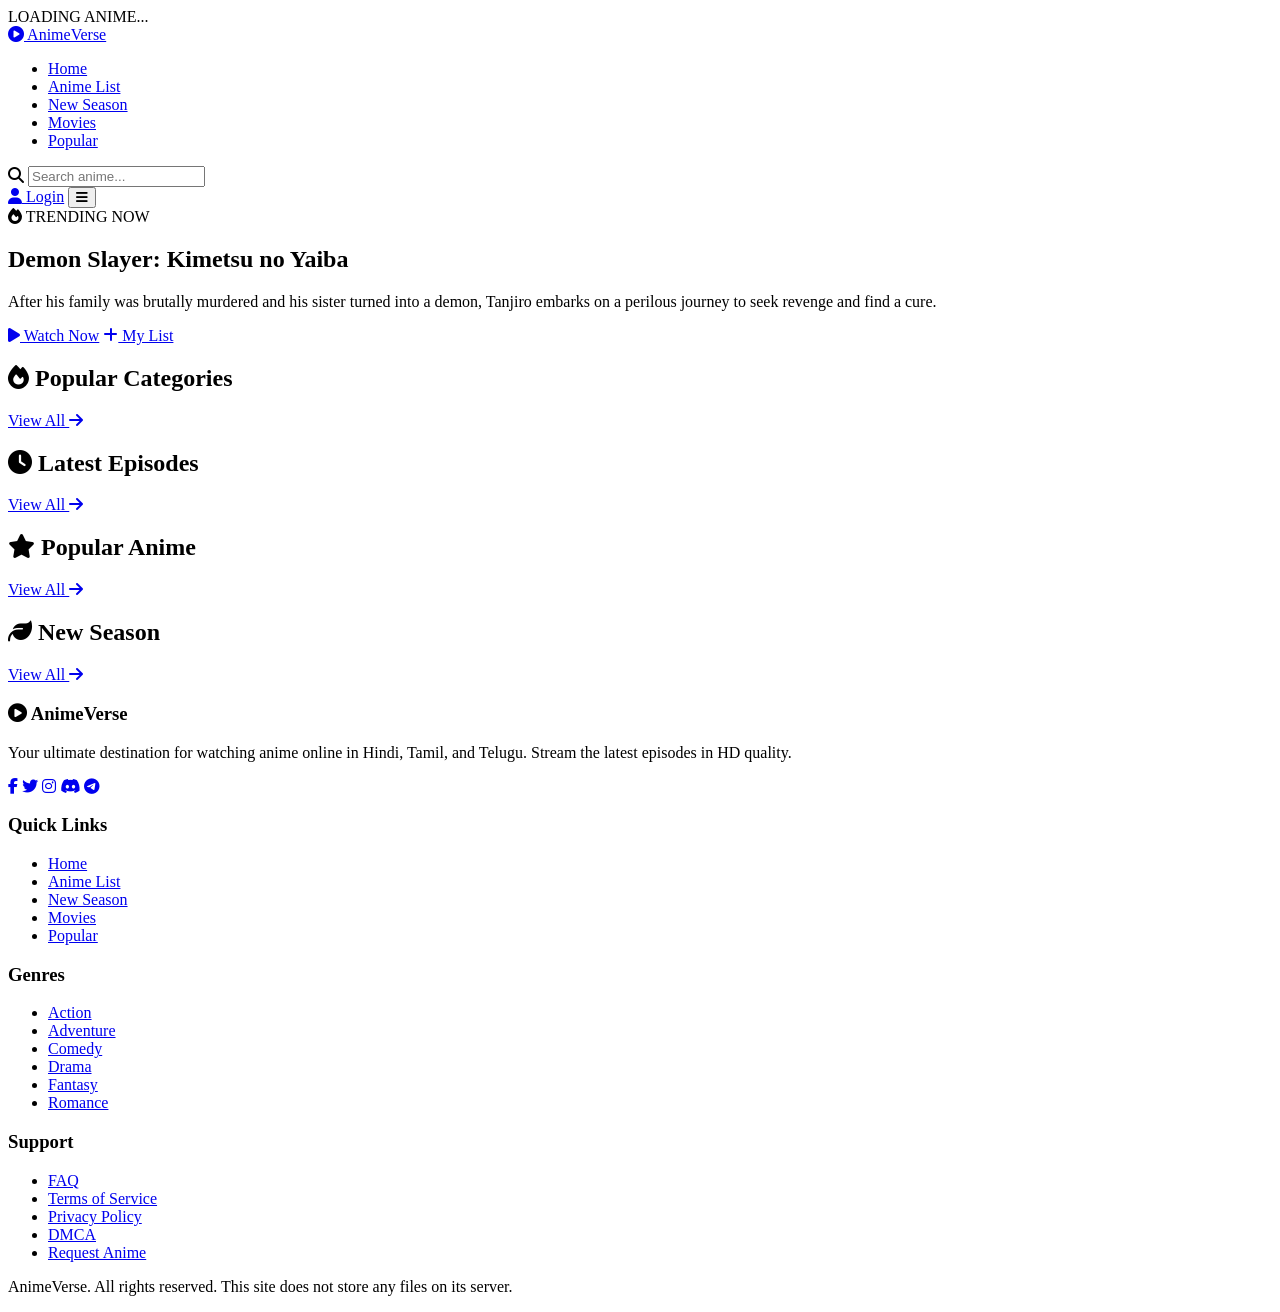
==== index.html @ fbe74fef "Add files via upload" ====
<!DOCTYPE html>
<html lang="en">
<head>
    <meta charset="UTF-8">
    <meta name="viewport" content="width=device-width, initial-scale=1.0">
    <title>AnimeVerse - Watch Anime Online Free | Hindi, Tamil, Telugu</title>
    <meta name="description" content="Watch anime online free in Hindi, Tamil, Telugu. Stream latest episodes of Shinchan, Dragon Ball, Pokemon, Naruto, and more.">
    <link href="https://fonts.googleapis.com/css2?family=Outfit:wght@300;400;500;600;700;800&family=Inter:wght@300;400;500;600&display=swap" rel="stylesheet">
    <link rel="stylesheet" href="https://cdnjs.cloudflare.com/ajax/libs/font-awesome/6.4.0/css/all.min.css">
    <link rel="stylesheet" href="css/style.css">
</head>
<body>
    <!-- Page Loader -->
    <div class="page-loader" id="pageLoader">
        <div class="loader-ring"></div>
        <div class="loader-text">LOADING ANIME...</div>
    </div>

    <!-- Header -->
    <header>
        <div class="header-container">
            <a href="index.html" class="logo"><i class="fas fa-play-circle"></i> AnimeVerse</a>
            <nav>
                <ul>
                    <li><a href="index.html" class="active">Home</a></li>
                    <li><a href="pages/anime-list.html">Anime List</a></li>
                    <li><a href="pages/new-season.html">New Season</a></li>
                    <li><a href="pages/movies.html">Movies</a></li>
                    <li><a href="pages/popular.html">Popular</a></li>
                </ul>
            </nav>
            <div class="header-actions">
                <div class="search-box">
                    <i class="fas fa-search"></i>
                    <input type="text" id="searchInput" placeholder="Search anime...">
                </div>
                <a href="#" class="btn btn-primary"><i class="fas fa-user"></i> Login</a>
                <button class="mobile-menu-btn"><i class="fas fa-bars"></i></button>
            </div>
        </div>
    </header>

    <!-- Main Content -->
    <main>
        <!-- Featured Banner -->
        <div class="featured-banner">
            <div class="featured-content">
                <div class="featured-text">
                    <span class="badge"><i class="fas fa-fire"></i> TRENDING NOW</span>
                    <h2>Demon Slayer: Kimetsu no Yaiba</h2>
                    <p>After his family was brutally murdered and his sister turned into a demon, Tanjiro embarks on a perilous journey to seek revenge and find a cure.</p>
                    <div class="featured-buttons">
                        <a href="pages/watch.html?id=999" class="btn btn-primary"><i class="fas fa-play"></i> Watch Now</a>
                        <a href="#" class="btn btn-outline"><i class="fas fa-plus"></i> My List</a>
                    </div>
                </div>
            </div>
        </div>

        <!-- Categories -->
        <section class="anime-section">
            <div class="section-header">
                <h2><i class="fas fa-fire"></i> Popular Categories</h2>
                <a href="pages/anime-list.html" class="see-all">View All <i class="fas fa-arrow-right"></i></a>
            </div>
            <div class="categories-grid" id="categoriesGrid"></div>
        </section>

        <!-- Latest Episodes -->
        <section class="anime-section">
            <div class="section-header">
                <h2><i class="fas fa-clock"></i> Latest Episodes</h2>
                <a href="pages/anime-list.html" class="see-all">View All <i class="fas fa-arrow-right"></i></a>
            </div>
            <div class="anime-grid" id="latestGrid"></div>
        </section>

        <!-- Popular Anime -->
        <section class="anime-section">
            <div class="section-header">
                <h2><i class="fas fa-star"></i> Popular Anime</h2>
                <a href="pages/popular.html" class="see-all">View All <i class="fas fa-arrow-right"></i></a>
            </div>
            <div class="anime-grid" id="popularGrid"></div>
        </section>

        <!-- New Season -->
        <section class="anime-section">
            <div class="section-header">
                <h2><i class="fas fa-leaf"></i> New Season</h2>
                <a href="pages/new-season.html" class="see-all">View All <i class="fas fa-arrow-right"></i></a>
            </div>
            <div class="anime-grid" id="newSeasonGrid"></div>
        </section>
    </main>

    <!-- Footer -->
    <footer>
        <div class="footer-content">
            <div class="footer-section">
                <h3><i class="fas fa-play-circle" style="color:var(--primary);"></i> AnimeVerse</h3>
                <p>Your ultimate destination for watching anime online in Hindi, Tamil, and Telugu. Stream the latest episodes in HD quality.</p>
                <div class="social-links">
                    <a href="#"><i class="fab fa-facebook-f"></i></a>
                    <a href="#"><i class="fab fa-twitter"></i></a>
                    <a href="#"><i class="fab fa-instagram"></i></a>
                    <a href="#"><i class="fab fa-discord"></i></a>
                    <a href="#"><i class="fab fa-telegram"></i></a>
                </div>
            </div>
            <div class="footer-section">
                <h3>Quick Links</h3>
                <ul>
                    <li><a href="index.html">Home</a></li>
                    <li><a href="pages/anime-list.html">Anime List</a></li>
                    <li><a href="pages/new-season.html">New Season</a></li>
                    <li><a href="pages/movies.html">Movies</a></li>
                    <li><a href="pages/popular.html">Popular</a></li>
                </ul>
            </div>
            <div class="footer-section">
                <h3>Genres</h3>
                <ul>
                    <li><a href="#">Action</a></li>
                    <li><a href="#">Adventure</a></li>
                    <li><a href="#">Comedy</a></li>
                    <li><a href="#">Drama</a></li>
                    <li><a href="#">Fantasy</a></li>
                    <li><a href="#">Romance</a></li>
                </ul>
            </div>
            <div class="footer-section">
                <h3>Support</h3>
                <ul>
                    <li><a href="#">FAQ</a></li>
                    <li><a href="#">Terms of Service</a></li>
                    <li><a href="#">Privacy Policy</a></li>
                    <li><a href="#">DMCA</a></li>
                    <li><a href="#">Request Anime</a></li>
                </ul>
            </div>
        </div>
        <div class="footer-bottom">
            <p> AnimeVerse. All rights reserved. This site does not store any files on its server.</p>
        </div>
    </footer>

    <script src="js/main.js"></script>
</body>
</html>
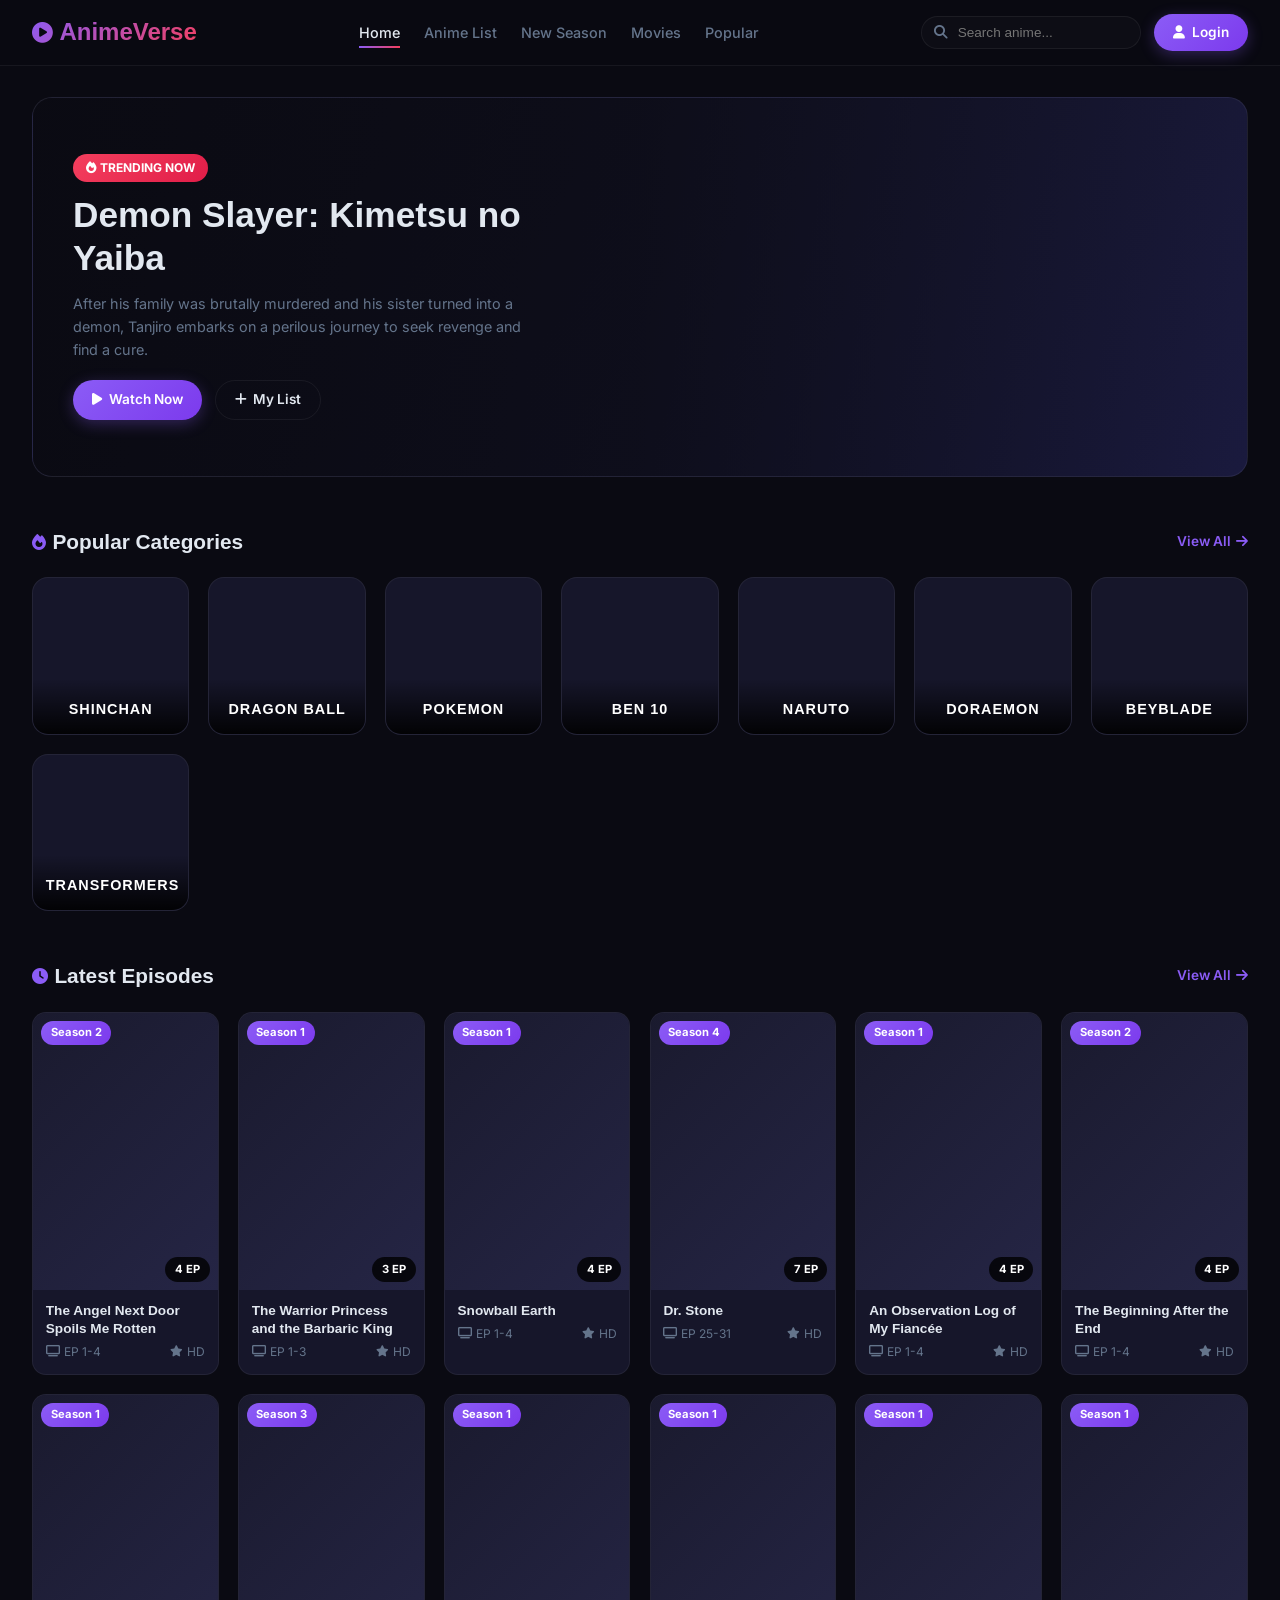
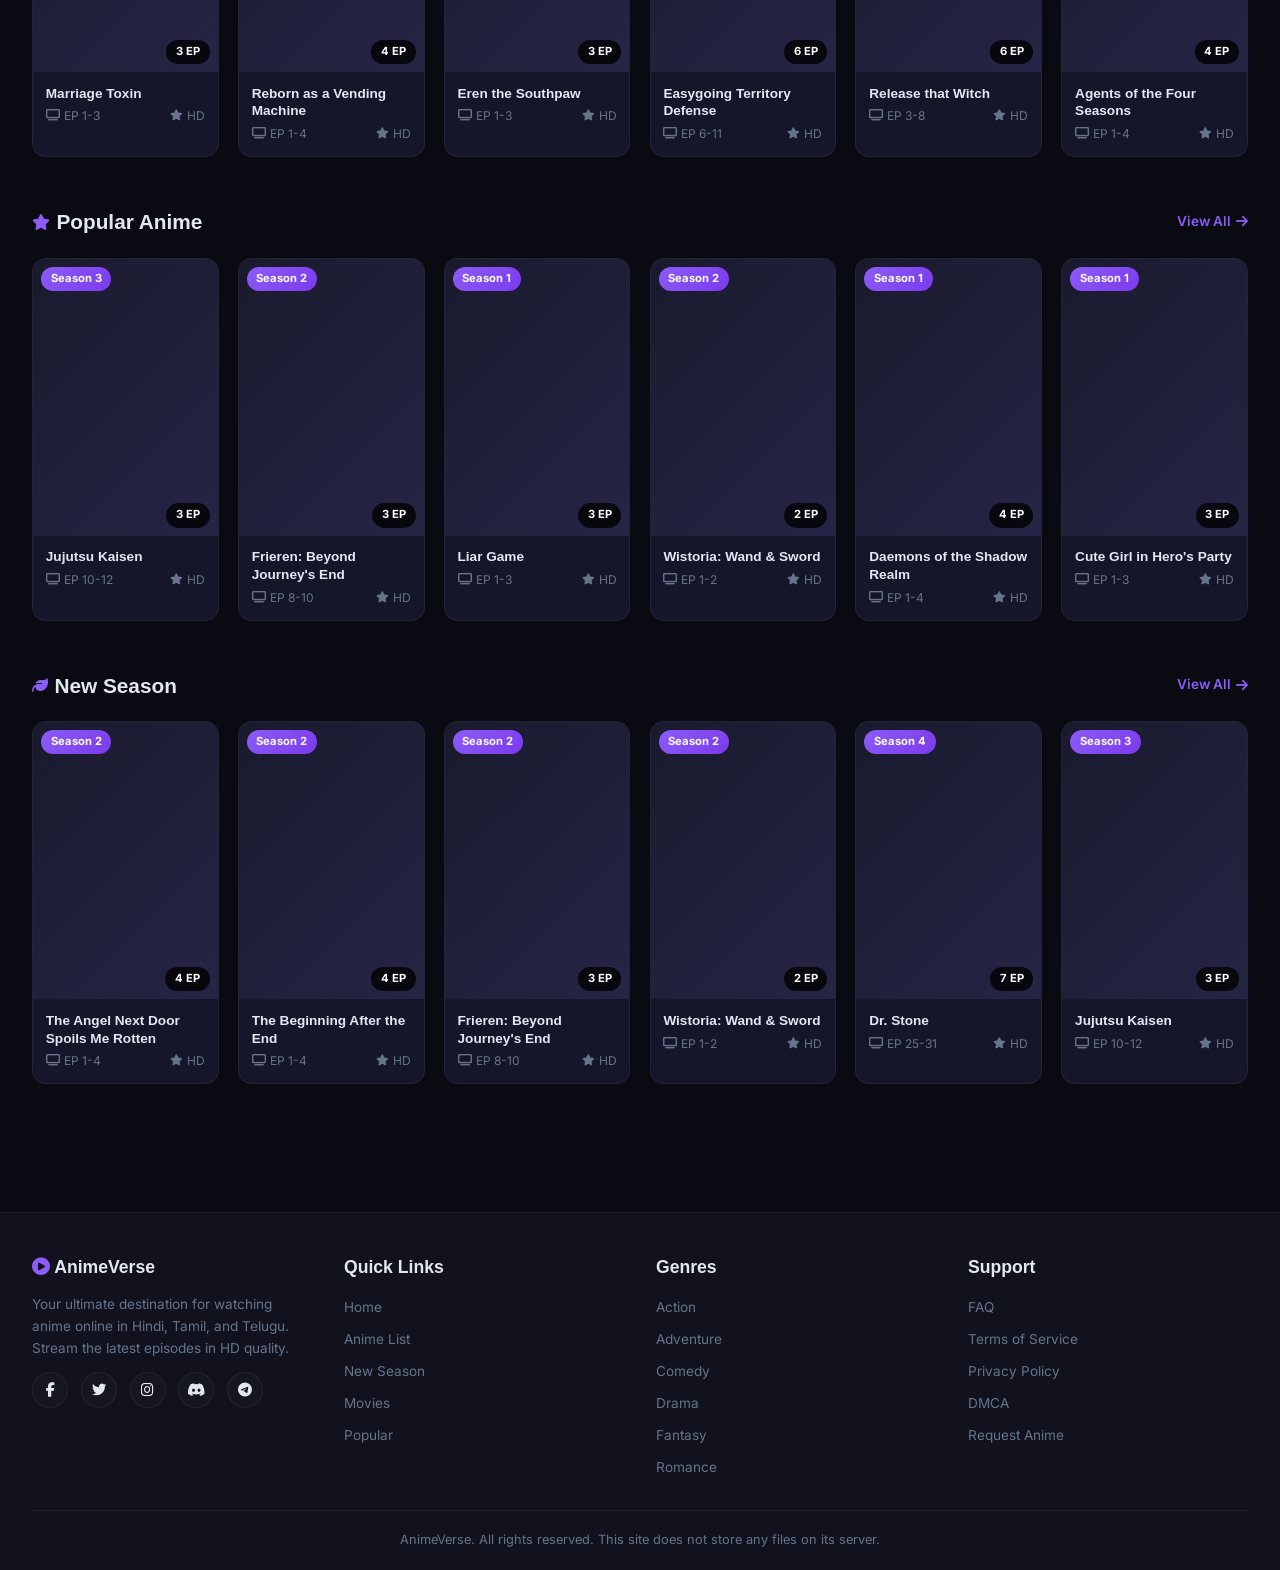
==== commit b8a1e390: "Add files via upload" ====
--- a/index.html
+++ b/index.html
@@ -7,7 +7,317 @@
     <meta name="description" content="Watch anime online free in Hindi, Tamil, Telugu. Stream latest episodes of Shinchan, Dragon Ball, Pokemon, Naruto, and more.">
     <link href="https://fonts.googleapis.com/css2?family=Outfit:wght@300;400;500;600;700;800&family=Inter:wght@300;400;500;600&display=swap" rel="stylesheet">
     <link rel="stylesheet" href="https://cdnjs.cloudflare.com/ajax/libs/font-awesome/6.4.0/css/all.min.css">
-    <link rel="stylesheet" href="css/style.css">
+    <style>
+    :root {
+        --primary: #8b5cf6;
+        --primary-dark: #7c3aed;
+        --accent: #f43f5e;
+        --bg: #0a0a12;
+        --bg-light: #12121f;
+        --bg-card: #16162a;
+        --bg-hover: #1e1e3a;
+        --text: #e2e8f0;
+        --text-muted: #64748b;
+        --border: rgba(255,255,255,0.06);
+        --glass: rgba(255,255,255,0.02);
+    }
+    * { margin: 0; padding: 0; box-sizing: border-box; }
+    body {
+        font-family: 'Inter', -apple-system, BlinkMacSystemFont, 'Segoe UI', sans-serif;
+        background: var(--bg);
+        color: var(--text);
+        overflow-x: hidden;
+        line-height: 1.6;
+    }
+    h1, h2, h3, h4, .logo { font-family: 'Outfit', -apple-system, sans-serif; }
+    ::-webkit-scrollbar { width: 6px; }
+    ::-webkit-scrollbar-track { background: var(--bg); }
+    ::-webkit-scrollbar-thumb { background: var(--primary); border-radius: 3px; }
+
+    /* LOADER */
+    .page-loader {
+        position: fixed; inset: 0; z-index: 99999;
+        background: var(--bg);
+        display: flex; flex-direction: column;
+        align-items: center; justify-content: center;
+        transition: opacity 0.5s, visibility 0.5s;
+    }
+    .page-loader.hidden { opacity: 0; visibility: hidden; }
+    .loader-ring {
+        width: 50px; height: 50px;
+        border: 3px solid var(--bg-hover);
+        border-top-color: var(--primary);
+        border-radius: 50%;
+        animation: spin 1s linear infinite;
+    }
+    .loader-text {
+        margin-top: 1rem; color: var(--text-muted);
+        font-size: 0.85rem; letter-spacing: 2px;
+    }
+    @keyframes spin { to { transform: rotate(360deg); } }
+
+    /* HEADER */
+    header {
+        position: fixed; top: 0; width: 100%; z-index: 1000;
+        background: rgba(10, 10, 18, 0.95);
+        backdrop-filter: blur(20px);
+        border-bottom: 1px solid var(--border);
+    }
+    .header-container {
+        max-width: 1400px; margin: 0 auto; padding: 0 2rem;
+        display: flex; align-items: center; justify-content: space-between;
+        height: 65px;
+    }
+    .logo {
+        font-size: 1.5rem; font-weight: 800;
+        background: linear-gradient(135deg, var(--primary), var(--accent));
+        -webkit-background-clip: text; -webkit-text-fill-color: transparent;
+        display: flex; align-items: center; gap: 0.4rem; cursor: pointer;
+        text-decoration: none;
+    }
+    .logo i { font-size: 1.3rem; }
+    nav ul { display: flex; list-style: none; gap: 1.5rem; }
+    nav a {
+        color: var(--text-muted); text-decoration: none;
+        font-weight: 500; font-size: 0.9rem; transition: all 0.3s;
+        position: relative; padding: 0.3rem 0;
+    }
+    nav a:hover, nav a.active { color: var(--text); }
+    nav a::after {
+        content: ''; position: absolute; bottom: -2px; left: 0;
+        width: 0; height: 2px;
+        background: linear-gradient(90deg, var(--primary), var(--accent));
+        transition: width 0.3s;
+    }
+    nav a:hover::after, nav a.active::after { width: 100%; }
+
+    .header-actions { display: flex; align-items: center; gap: 0.8rem; }
+    .search-box { position: relative; }
+    .search-box input {
+        background: var(--glass); border: 1px solid var(--border);
+        border-radius: 50px; padding: 0.5rem 1rem 0.5rem 2.2rem;
+        color: var(--text); width: 220px; outline: none;
+        transition: all 0.3s; font-size: 0.85rem;
+    }
+    .search-box input:focus {
+        border-color: var(--primary); width: 280px; background: var(--bg-card);
+    }
+    .search-box i { position: absolute; left: 0.8rem; top: 50%; transform: translateY(-50%); color: var(--text-muted); font-size: 0.85rem; }
+
+    .btn {
+        padding: 0.5rem 1.2rem; border-radius: 50px; border: none;
+        cursor: pointer; font-weight: 600; font-size: 0.85rem;
+        transition: all 0.3s;
+        text-decoration: none; display: inline-flex; align-items: center; gap: 0.4rem;
+    }
+    .btn-primary {
+        background: linear-gradient(135deg, var(--primary), var(--primary-dark));
+        color: white; box-shadow: 0 4px 15px rgba(139, 92, 246, 0.3);
+    }
+    .btn-primary:hover { transform: translateY(-2px); box-shadow: 0 6px 20px rgba(139, 92, 246, 0.4); }
+    .btn-outline { background: transparent; border: 1px solid var(--border); color: var(--text); }
+    .btn-outline:hover { border-color: var(--primary); color: var(--primary); }
+
+    .mobile-menu-btn {
+        display: none; background: none; border: none;
+        color: var(--text); font-size: 1.3rem; cursor: pointer;
+    }
+
+    /* MAIN */
+    main { margin-top: 65px; padding: 2rem; max-width: 1400px; margin-left: auto; margin-right: auto; }
+
+    /* SECTIONS */
+    .section-header {
+        display: flex; justify-content: space-between; align-items: center;
+        margin-bottom: 1.2rem;
+    }
+    .section-header h2 {
+        font-size: 1.3rem; font-weight: 700;
+        display: flex; align-items: center; gap: 0.4rem;
+    }
+    .section-header h2 i { color: var(--primary); font-size: 1rem; }
+    .see-all {
+        color: var(--primary); text-decoration: none; font-weight: 600;
+        font-size: 0.85rem; display: flex; align-items: center; gap: 0.3rem;
+        transition: all 0.3s;
+    }
+    .see-all:hover { gap: 0.5rem; }
+    .anime-section { margin-bottom: 3rem; }
+
+    /* CATEGORIES */
+    .categories-grid {
+        display: grid; grid-template-columns: repeat(auto-fill, minmax(140px, 1fr)); gap: 1.2rem;
+    }
+    .category-card {
+        position: relative; border-radius: 16px; overflow: hidden;
+        cursor: pointer; transition: all 0.4s cubic-bezier(0.4, 0, 0.2, 1);
+        aspect-ratio: 1; background: var(--bg-card); border: 1px solid var(--border);
+        text-decoration: none; display: block;
+    }
+    .category-card:hover {
+        transform: translateY(-6px) scale(1.02);
+        border-color: var(--primary);
+        box-shadow: 0 15px 30px rgba(139, 92, 246, 0.15);
+    }
+    .category-card .cat-img {
+        width: 100%; height: 100%; object-fit: cover;
+        transition: transform 0.5s;
+    }
+    .category-card:hover .cat-img { transform: scale(1.1); }
+    .category-overlay {
+        position: absolute; bottom: 0; left: 0; right: 0;
+        padding: 1.2rem 0.8rem 0.8rem;
+        background: linear-gradient(to top, rgba(0,0,0,0.9) 0%, transparent 100%);
+        text-align: center;
+    }
+    .category-overlay h3 {
+        font-size: 0.9rem; font-weight: 700;
+        text-transform: uppercase; letter-spacing: 1px; color: white;
+    }
+
+    /* ANIME CARDS */
+    .anime-grid {
+        display: grid;
+        grid-template-columns: repeat(auto-fill, minmax(180px, 1fr)); gap: 1.2rem;
+    }
+    .anime-card {
+        position: relative; border-radius: 14px; overflow: hidden;
+        background: var(--bg-card); border: 1px solid var(--border);
+        transition: all 0.4s cubic-bezier(0.4, 0, 0.2, 1); cursor: pointer;
+        text-decoration: none; display: block;
+    }
+    .anime-card:hover {
+        transform: translateY(-6px);
+        border-color: var(--primary);
+        box-shadow: 0 15px 30px rgba(0,0,0,0.3);
+    }
+    .anime-image {
+        position: relative; aspect-ratio: 2/3; overflow: hidden;
+        background: linear-gradient(135deg, #1a1a2e, #252545);
+    }
+    .anime-image img {
+        width: 100%; height: 100%; object-fit: cover;
+        transition: transform 0.6s;
+    }
+    .anime-badge {
+        position: absolute; top: 8px; left: 8px;
+        background: linear-gradient(135deg, var(--accent), #e11d48);
+        color: white; padding: 0.2rem 0.6rem; border-radius: 50px;
+        font-size: 0.7rem; font-weight: 700; z-index: 2;
+    }
+    .anime-badge.season {
+        background: linear-gradient(135deg, var(--primary), var(--primary-dark));
+    }
+    .anime-badge.ep-count {
+        top: auto; bottom: 8px; right: 8px; left: auto;
+        background: rgba(0,0,0,0.8); backdrop-filter: blur(4px);
+    }
+    .play-overlay {
+        position: absolute; inset: 0; background: rgba(0,0,0,0.5);
+        display: flex; align-items: center; justify-content: center;
+        opacity: 0; transition: opacity 0.3s;
+    }
+    .anime-card:hover .play-overlay { opacity: 1; }
+    .play-btn {
+        width: 50px; height: 50px;
+        background: rgba(255,255,255,0.15); backdrop-filter: blur(10px);
+        border-radius: 50%; display: flex; align-items: center; justify-content: center;
+        border: 2px solid rgba(255,255,255,0.2); transition: all 0.3s;
+    }
+    .play-btn i { color: white; font-size: 1.2rem; margin-left: 3px; }
+    .play-btn:hover { background: var(--primary); border-color: var(--primary); transform: scale(1.1); }
+
+    .anime-info { padding: 0.8rem; }
+    .anime-info h3 {
+        font-size: 0.85rem; font-weight: 600; margin-bottom: 0.25rem;
+        line-height: 1.3; display: -webkit-box;
+        -webkit-line-clamp: 2; -webkit-box-orient: vertical; overflow: hidden;
+        color: var(--text);
+    }
+    .anime-meta {
+        display: flex; justify-content: space-between; align-items: center;
+        color: var(--text-muted); font-size: 0.75rem;
+    }
+    .anime-meta span { display: flex; align-items: center; gap: 0.25rem; }
+    .anime-meta i { font-size: 0.7rem; }
+
+    /* FEATURED BANNER */
+    .featured-banner {
+        position: relative; border-radius: 20px; overflow: hidden;
+        margin-bottom: 3rem; height: 380px;
+        background: linear-gradient(135deg, #12121f, #1a1a3e);
+        border: 1px solid var(--border);
+    }
+    .featured-banner::before {
+        content: ''; position: absolute; inset: 0;
+        background: url('https://images.unsplash.com/photo-1578632767115-351597cf2477?w=1400') center/cover;
+        opacity: 0.3;
+    }
+    .featured-content {
+        position: absolute; inset: 0; display: flex; align-items: center;
+        padding: 2.5rem; z-index: 2;
+        background: linear-gradient(90deg, rgba(10,10,18,0.95) 0%, rgba(10,10,18,0.7) 50%, transparent 100%);
+    }
+    .featured-text { max-width: 450px; }
+    .featured-text .badge {
+        display: inline-block;
+        background: linear-gradient(135deg, var(--accent), #e11d48);
+        color: white; padding: 0.25rem 0.8rem; border-radius: 50px;
+        font-size: 0.75rem; font-weight: 700; margin-bottom: 0.8rem;
+    }
+    .featured-text h2 { font-size: 2.2rem; font-weight: 800; margin-bottom: 0.8rem; line-height: 1.2; }
+    .featured-text p { color: var(--text-muted); margin-bottom: 1.2rem; line-height: 1.6; font-size: 0.9rem; }
+    .featured-buttons { display: flex; gap: 0.8rem; }
+
+    /* FOOTER */
+    footer {
+        background: var(--bg-light); border-top: 1px solid var(--border);
+        padding: 2.5rem 2rem 1.2rem; margin-top: 3rem;
+    }
+    .footer-content {
+        max-width: 1400px; margin: 0 auto;
+        display: grid; grid-template-columns: repeat(auto-fit, minmax(200px, 1fr));
+        gap: 2rem; margin-bottom: 1.5rem;
+    }
+    .footer-section h3 { font-size: 1.1rem; margin-bottom: 0.8rem; }
+    .footer-section ul { list-style: none; }
+    .footer-section ul li { margin-bottom: 0.4rem; }
+    .footer-section a {
+        color: var(--text-muted); text-decoration: none;
+        transition: color 0.3s; font-size: 0.85rem;
+    }
+    .footer-section a:hover { color: var(--primary); }
+    .footer-section p { color: var(--text-muted); font-size: 0.85rem; line-height: 1.6; }
+    .social-links { display: flex; gap: 0.8rem; margin-top: 0.8rem; }
+    .social-links a {
+        width: 36px; height: 36px; border-radius: 50%;
+        background: var(--glass); border: 1px solid var(--border);
+        display: flex; align-items: center; justify-content: center;
+        color: var(--text); transition: all 0.3s; font-size: 0.9rem;
+        text-decoration: none;
+    }
+    .social-links a:hover { background: var(--primary); border-color: var(--primary); transform: translateY(-2px); }
+    .footer-bottom {
+        max-width: 1400px; margin: 0 auto; padding-top: 1.2rem;
+        border-top: 1px solid var(--border); text-align: center;
+        color: var(--text-muted); font-size: 0.8rem;
+    }
+
+    /* RESPONSIVE */
+    @media (max-width: 768px) {
+        .header-container { padding: 0 1rem; height: 60px; }
+        nav { display: none; }
+        .search-box input { width: 140px; padding-left: 2rem; }
+        .search-box input:focus { width: 170px; }
+        .mobile-menu-btn { display: block; }
+        main { padding: 1rem; margin-top: 60px; }
+        .featured-banner { height: 280px; }
+        .featured-content { padding: 1.5rem; }
+        .featured-text h2 { font-size: 1.5rem; }
+        .categories-grid { grid-template-columns: repeat(auto-fill, minmax(100px, 1fr)); gap: 0.8rem; }
+        .anime-grid { grid-template-columns: repeat(auto-fill, minmax(140px, 1fr)); gap: 0.8rem; }
+    }
+    </style>
 </head>
 <body>
     <!-- Page Loader -->
@@ -23,10 +333,10 @@
             <nav>
                 <ul>
                     <li><a href="index.html" class="active">Home</a></li>
-                    <li><a href="pages/anime-list.html">Anime List</a></li>
-                    <li><a href="pages/new-season.html">New Season</a></li>
-                    <li><a href="pages/movies.html">Movies</a></li>
-                    <li><a href="pages/popular.html">Popular</a></li>
+                    <li><a href="anime-list.html">Anime List</a></li>
+                    <li><a href="new-season.html">New Season</a></li>
+                    <li><a href="movies.html">Movies</a></li>
+                    <li><a href="popular.html">Popular</a></li>
                 </ul>
             </nav>
             <div class="header-actions">
@@ -50,7 +360,7 @@
                     <h2>Demon Slayer: Kimetsu no Yaiba</h2>
                     <p>After his family was brutally murdered and his sister turned into a demon, Tanjiro embarks on a perilous journey to seek revenge and find a cure.</p>
                     <div class="featured-buttons">
-                        <a href="pages/watch.html?id=999" class="btn btn-primary"><i class="fas fa-play"></i> Watch Now</a>
+                        <a href="watch.html?id=999" class="btn btn-primary"><i class="fas fa-play"></i> Watch Now</a>
                         <a href="#" class="btn btn-outline"><i class="fas fa-plus"></i> My List</a>
                     </div>
                 </div>
@@ -61,7 +371,7 @@
         <section class="anime-section">
             <div class="section-header">
                 <h2><i class="fas fa-fire"></i> Popular Categories</h2>
-                <a href="pages/anime-list.html" class="see-all">View All <i class="fas fa-arrow-right"></i></a>
+                <a href="anime-list.html" class="see-all">View All <i class="fas fa-arrow-right"></i></a>
             </div>
             <div class="categories-grid" id="categoriesGrid"></div>
         </section>
@@ -70,7 +380,7 @@
         <section class="anime-section">
             <div class="section-header">
                 <h2><i class="fas fa-clock"></i> Latest Episodes</h2>
-                <a href="pages/anime-list.html" class="see-all">View All <i class="fas fa-arrow-right"></i></a>
+                <a href="anime-list.html" class="see-all">View All <i class="fas fa-arrow-right"></i></a>
             </div>
             <div class="anime-grid" id="latestGrid"></div>
         </section>
@@ -79,7 +389,7 @@
         <section class="anime-section">
             <div class="section-header">
                 <h2><i class="fas fa-star"></i> Popular Anime</h2>
-                <a href="pages/popular.html" class="see-all">View All <i class="fas fa-arrow-right"></i></a>
+                <a href="popular.html" class="see-all">View All <i class="fas fa-arrow-right"></i></a>
             </div>
             <div class="anime-grid" id="popularGrid"></div>
         </section>
@@ -88,7 +398,7 @@
         <section class="anime-section">
             <div class="section-header">
                 <h2><i class="fas fa-leaf"></i> New Season</h2>
-                <a href="pages/new-season.html" class="see-all">View All <i class="fas fa-arrow-right"></i></a>
+                <a href="new-season.html" class="see-all">View All <i class="fas fa-arrow-right"></i></a>
             </div>
             <div class="anime-grid" id="newSeasonGrid"></div>
         </section>
@@ -112,10 +422,10 @@
                 <h3>Quick Links</h3>
                 <ul>
                     <li><a href="index.html">Home</a></li>
-                    <li><a href="pages/anime-list.html">Anime List</a></li>
-                    <li><a href="pages/new-season.html">New Season</a></li>
-                    <li><a href="pages/movies.html">Movies</a></li>
-                    <li><a href="pages/popular.html">Popular</a></li>
+                    <li><a href="anime-list.html">Anime List</a></li>
+                    <li><a href="new-season.html">New Season</a></li>
+                    <li><a href="movies.html">Movies</a></li>
+                    <li><a href="popular.html">Popular</a></li>
                 </ul>
             </div>
             <div class="footer-section">
@@ -145,6 +455,129 @@
         </div>
     </footer>
 
-    <script src="js/main.js"></script>
+    <script>
+    // ===== REAL ANIME DATA =====
+    const animeDB = {
+        categories: [
+            { id: 'shinchan', name: 'Shinchan', image: 'https://cdn.myanimelist.net/images/anime/10/73274.jpg' },
+            { id: 'dragonball', name: 'Dragon Ball', image: 'https://cdn.myanimelist.net/images/anime/6/20936.jpg' },
+            { id: 'pokemon', name: 'Pokemon', image: 'https://cdn.myanimelist.net/images/anime/13/73834.jpg' },
+            { id: 'ben10', name: 'Ben 10', image: 'https://cdn.myanimelist.net/images/anime/5/19558.jpg' },
+            { id: 'naruto', name: 'Naruto', image: 'https://cdn.myanimelist.net/images/anime/13/17405.jpg' },
+            { id: 'doraemon', name: 'Doraemon', image: 'https://cdn.myanimelist.net/images/anime/6/73987.jpg' },
+            { id: 'beyblade', name: 'Beyblade', image: 'https://cdn.myanimelist.net/images/anime/9/21525.jpg' },
+            { id: 'transformers', name: 'Transformers', image: 'https://cdn.myanimelist.net/images/anime/12/61039.jpg' }
+        ],
+        latest: [
+            { id: 1, title: "The Angel Next Door Spoils Me Rotten", season: "Season 2", ep: "EP 1-4", totalEps: 4, image: "https://cdn.myanimelist.net/images/anime/1240/134653.jpg", desc: "Amane lives alone in an apartment, and the most beautiful girl in school, Mahiru, lives just beyond the wall." },
+            { id: 2, title: "The Warrior Princess and the Barbaric King", season: "Season 1", ep: "EP 1-3", totalEps: 3, image: "https://cdn.myanimelist.net/images/anime/1763/139803.jpg", desc: "A warrior princess must marry the barbaric king to save her kingdom." },
+            { id: 3, title: "Snowball Earth", season: "Season 1", ep: "EP 1-4", totalEps: 4, image: "https://cdn.myanimelist.net/images/anime/1763/139803.jpg", desc: "In a frozen world, humanity fights for survival against the elements." },
+            { id: 4, title: "Dr. Stone", season: "Season 4", ep: "EP 25-31", totalEps: 7, image: "https://cdn.myanimelist.net/images/anime/1613/102576.jpg", desc: "Senku and his friends continue their journey to rebuild civilization." },
+            { id: 5, title: "An Observation Log of My Fiancée", season: "Season 1", ep: "EP 1-4", totalEps: 4, image: "https://cdn.myanimelist.net/images/anime/1240/134653.jpg", desc: "A man observes his mysterious fiancée who may not be entirely human." },
+            { id: 6, title: "The Beginning After the End", season: "Season 2", ep: "EP 1-4", totalEps: 4, image: "https://cdn.myanimelist.net/images/anime/1613/102576.jpg", desc: "King Grey is reincarnated into a world of magic and monsters." },
+            { id: 7, title: "Marriage Toxin", season: "Season 1", ep: "EP 1-3", totalEps: 3, image: "https://cdn.myanimelist.net/images/anime/1763/139803.jpg", desc: "A hitman must get married to save his life, but love complicates things." },
+            { id: 8, title: "Reborn as a Vending Machine", season: "Season 3", ep: "EP 1-4", totalEps: 4, image: "https://cdn.myanimelist.net/images/anime/1240/134653.jpg", desc: "A man dies and is reincarnated as a vending machine in another world." },
+            { id: 9, title: "Eren the Southpaw", season: "Season 1", ep: "EP 1-3", totalEps: 3, image: "https://cdn.myanimelist.net/images/anime/13/17405.jpg", desc: "A left-handed warrior rises through the ranks in a medieval world." },
+            { id: 10, title: "Easygoing Territory Defense", season: "Season 1", ep: "EP 6-11", totalEps: 6, image: "https://cdn.myanimelist.net/images/anime/6/20936.jpg", desc: "A lazy lord defends his territory with unconventional strategies." },
+            { id: 11, title: "Release that Witch", season: "Season 1", ep: "EP 3-8", totalEps: 6, image: "https://cdn.myanimelist.net/images/anime/1613/102576.jpg", desc: "A prince uses science and magic to revolutionize his kingdom." },
+            { id: 12, title: "Agents of the Four Seasons", season: "Season 1", ep: "EP 1-4", totalEps: 4, image: "https://cdn.myanimelist.net/images/anime/1240/134653.jpg", desc: "Four agents control the seasons to maintain world balance." }
+        ],
+        popular: [
+            { id: 101, title: "Jujutsu Kaisen", season: "Season 3", ep: "EP 10-12", totalEps: 3, image: "https://cdn.myanimelist.net/images/anime/1171/109222.jpg", desc: "Yuji Itadori joins a secret organization to fight cursed spirits." },
+            { id: 102, title: "Frieren: Beyond Journey's End", season: "Season 2", ep: "EP 8-10", totalEps: 3, image: "https://cdn.myanimelist.net/images/anime/1015/138006.jpg", desc: "An elf mage reflects on her journey after defeating the Demon King." },
+            { id: 103, title: "Liar Game", season: "Season 1", ep: "EP 1-3", totalEps: 3, image: "https://cdn.myanimelist.net/images/anime/13/17405.jpg", desc: "Players compete in psychological games of deception and trust." },
+            { id: 104, title: "Wistoria: Wand & Sword", season: "Season 2", ep: "EP 1-2", totalEps: 2, image: "https://cdn.myanimelist.net/images/anime/1763/139803.jpg", desc: "A boy with no magic fights with a sword in a magic academy." },
+            { id: 105, title: "Daemons of the Shadow Realm", season: "Season 1", ep: "EP 1-4", totalEps: 4, image: "https://cdn.myanimelist.net/images/anime/1171/109222.jpg", desc: "Shadow creatures threaten humanity and only daemons can stop them." },
+            { id: 106, title: "Cute Girl in Hero's Party", season: "Season 1", ep: "EP 1-3", totalEps: 3, image: "https://cdn.myanimelist.net/images/anime/1015/138006.jpg", desc: "A cute girl joins the hero's party with surprising abilities." }
+        ],
+        newSeason: [
+            { id: 201, title: "The Angel Next Door Spoils Me Rotten", season: "Season 2", ep: "EP 1-4", totalEps: 4, image: "https://cdn.myanimelist.net/images/anime/1240/134653.jpg", desc: "Season 2 of the heartwarming romance continues." },
+            { id: 202, title: "The Beginning After the End", season: "Season 2", ep: "EP 1-4", totalEps: 4, image: "https://cdn.myanimelist.net/images/anime/1613/102576.jpg", desc: "Arthur's journey continues in the magical world." },
+            { id: 203, title: "Frieren: Beyond Journey's End", season: "Season 2", ep: "EP 8-10", totalEps: 3, image: "https://cdn.myanimelist.net/images/anime/1015/138006.jpg", desc: "Frieren continues her emotional journey through time." },
+            { id: 204, title: "Wistoria: Wand & Sword", season: "Season 2", ep: "EP 1-2", totalEps: 2, image: "https://cdn.myanimelist.net/images/anime/1763/139803.jpg", desc: "Will's second year at the magic academy begins." },
+            { id: 205, title: "Dr. Stone", season: "Season 4", ep: "EP 25-31", totalEps: 7, image: "https://cdn.myanimelist.net/images/anime/1613/102576.jpg", desc: "The science kingdom faces its greatest challenge yet." },
+            { id: 206, title: "Jujutsu Kaisen", season: "Season 3", ep: "EP 10-12", totalEps: 3, image: "https://cdn.myanimelist.net/images/anime/1171/109222.jpg", desc: "The culling game reaches its climax." }
+        ]
+    };
+
+    function renderCategories() {
+        const grid = document.getElementById('categoriesGrid');
+        if (!grid) return;
+        grid.innerHTML = animeDB.categories.map(cat => `
+            <a href="watch.html?id=${cat.id}" class="category-card">
+                <img class="cat-img" src="${cat.image}" alt="${cat.name}" loading="lazy" 
+                     onerror="this.src='https://via.placeholder.com/300x300/1a1a2e/8b5cf6?text=${encodeURIComponent(cat.name)}'">
+                <div class="category-overlay"><h3>${cat.name}</h3></div>
+            </a>
+        `).join('');
+    }
+
+    function renderAnimeGrid(containerId, data) {
+        const container = document.getElementById(containerId);
+        if (!container) return;
+        container.innerHTML = data.map(anime => `
+            <a href="watch.html?id=${anime.id}" class="anime-card">
+                <div class="anime-image">
+                    <img src="${anime.image}" alt="${anime.title}" loading="lazy"
+                         onerror="this.src='https://via.placeholder.com/300x450/1a1a2e/8b5cf6?text=${encodeURIComponent(anime.title.substring(0,15))}'">
+                    <span class="anime-badge season">${anime.season}</span>
+                    <span class="anime-badge ep-count">${anime.totalEps} EP</span>
+                    <div class="play-overlay">
+                        <div class="play-btn"><i class="fas fa-play"></i></div>
+                    </div>
+                </div>
+                <div class="anime-info">
+                    <h3>${anime.title}</h3>
+                    <div class="anime-meta">
+                        <span><i class="fas fa-tv"></i> ${anime.ep}</span>
+                        <span><i class="fas fa-star"></i> HD</span>
+                    </div>
+                </div>
+            </a>
+        `).join('');
+    }
+
+    function initSearch() {
+        const searchInput = document.getElementById('searchInput');
+        if (!searchInput) return;
+        searchInput.addEventListener('input', function(e) {
+            const term = e.target.value.toLowerCase();
+            document.querySelectorAll('.anime-card').forEach(card => {
+                const title = card.querySelector('h3').textContent.toLowerCase();
+                card.style.display = title.includes(term) ? 'block' : 'none';
+            });
+        });
+    }
+
+    function initHeader() {
+        window.addEventListener('scroll', () => {
+            const header = document.querySelector('header');
+            if (!header) return;
+            if (window.scrollY > 30) {
+                header.style.background = 'rgba(10, 10, 18, 0.98)';
+                header.style.boxShadow = '0 4px 20px rgba(0,0,0,0.3)';
+            } else {
+                header.style.background = 'rgba(10, 10, 18, 0.95)';
+                header.style.boxShadow = 'none';
+            }
+        });
+    }
+
+    function hideLoader() {
+        const loader = document.getElementById('pageLoader');
+        if (loader) {
+            setTimeout(() => loader.classList.add('hidden'), 500);
+        }
+    }
+
+    // INIT
+    renderCategories();
+    renderAnimeGrid('latestGrid', animeDB.latest);
+    renderAnimeGrid('popularGrid', animeDB.popular);
+    renderAnimeGrid('newSeasonGrid', animeDB.newSeason);
+    initSearch();
+    initHeader();
+    hideLoader();
+    </script>
 </body>
 </html>
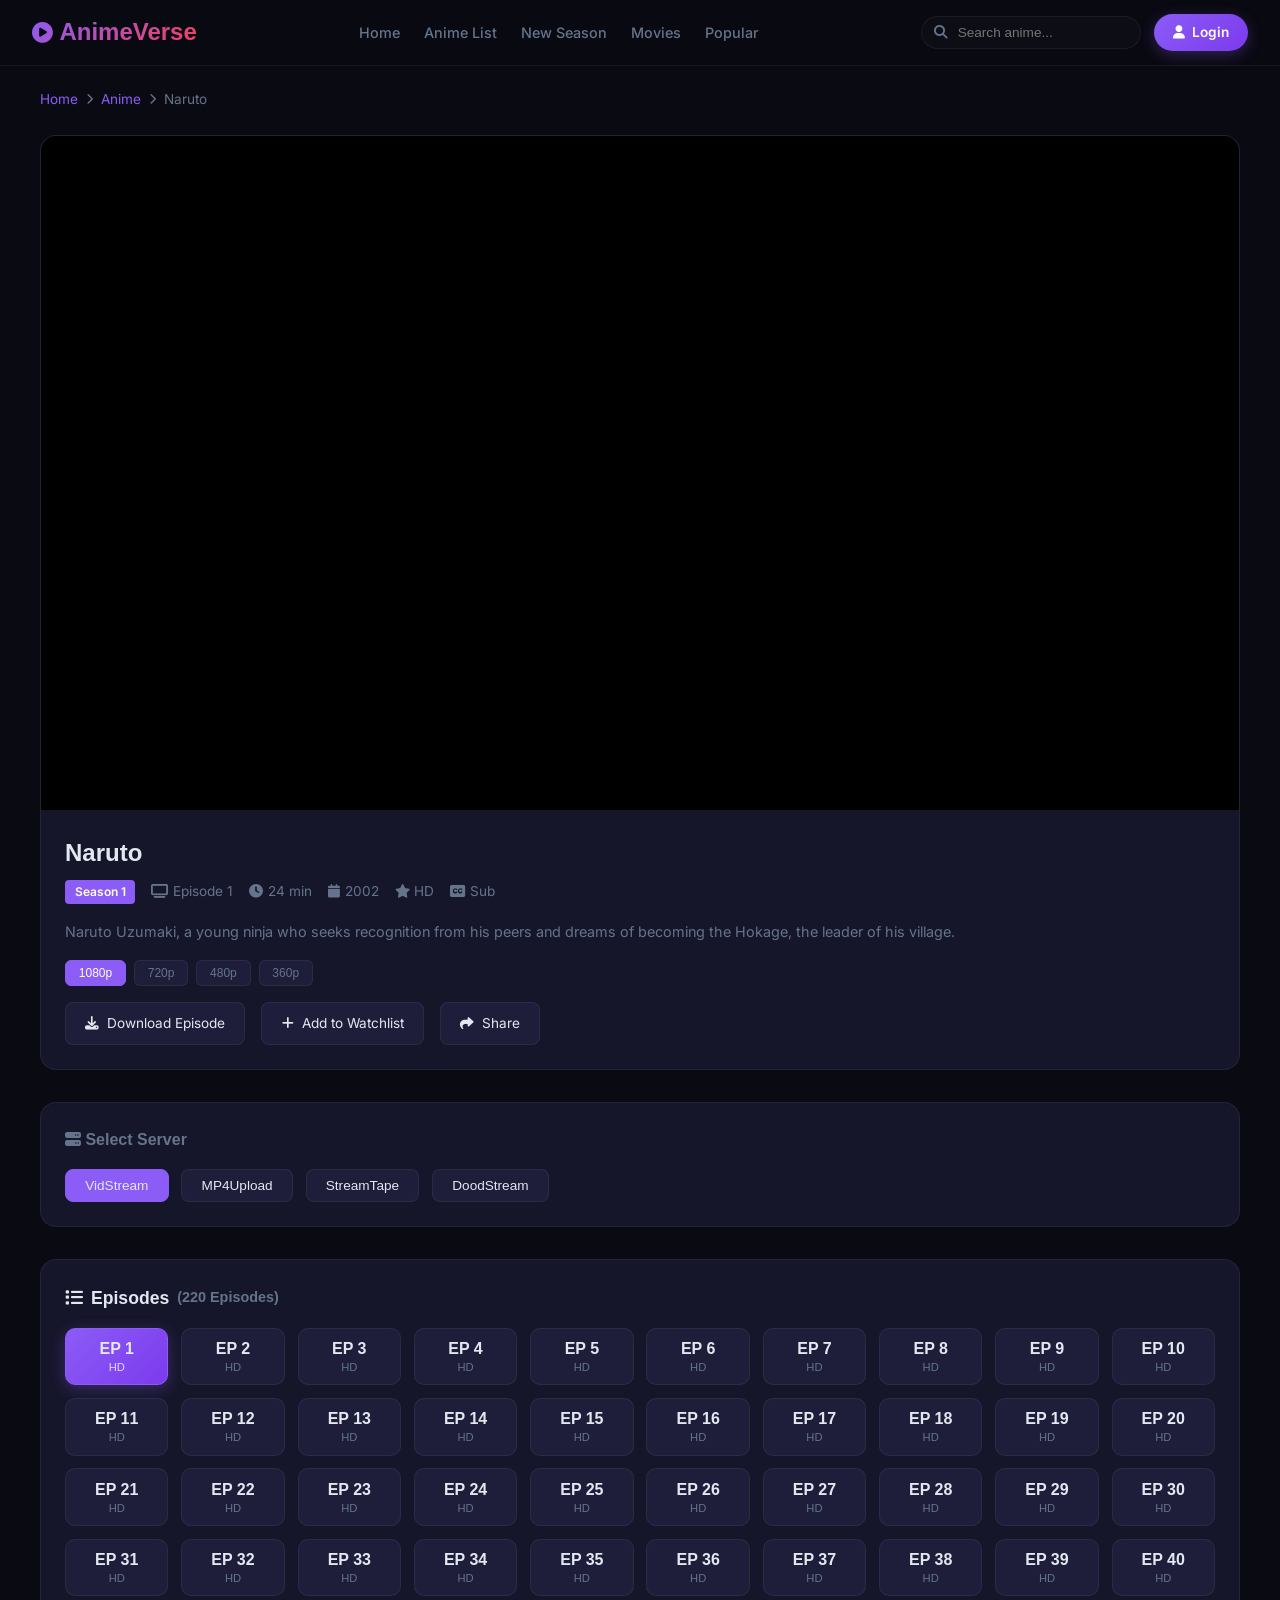
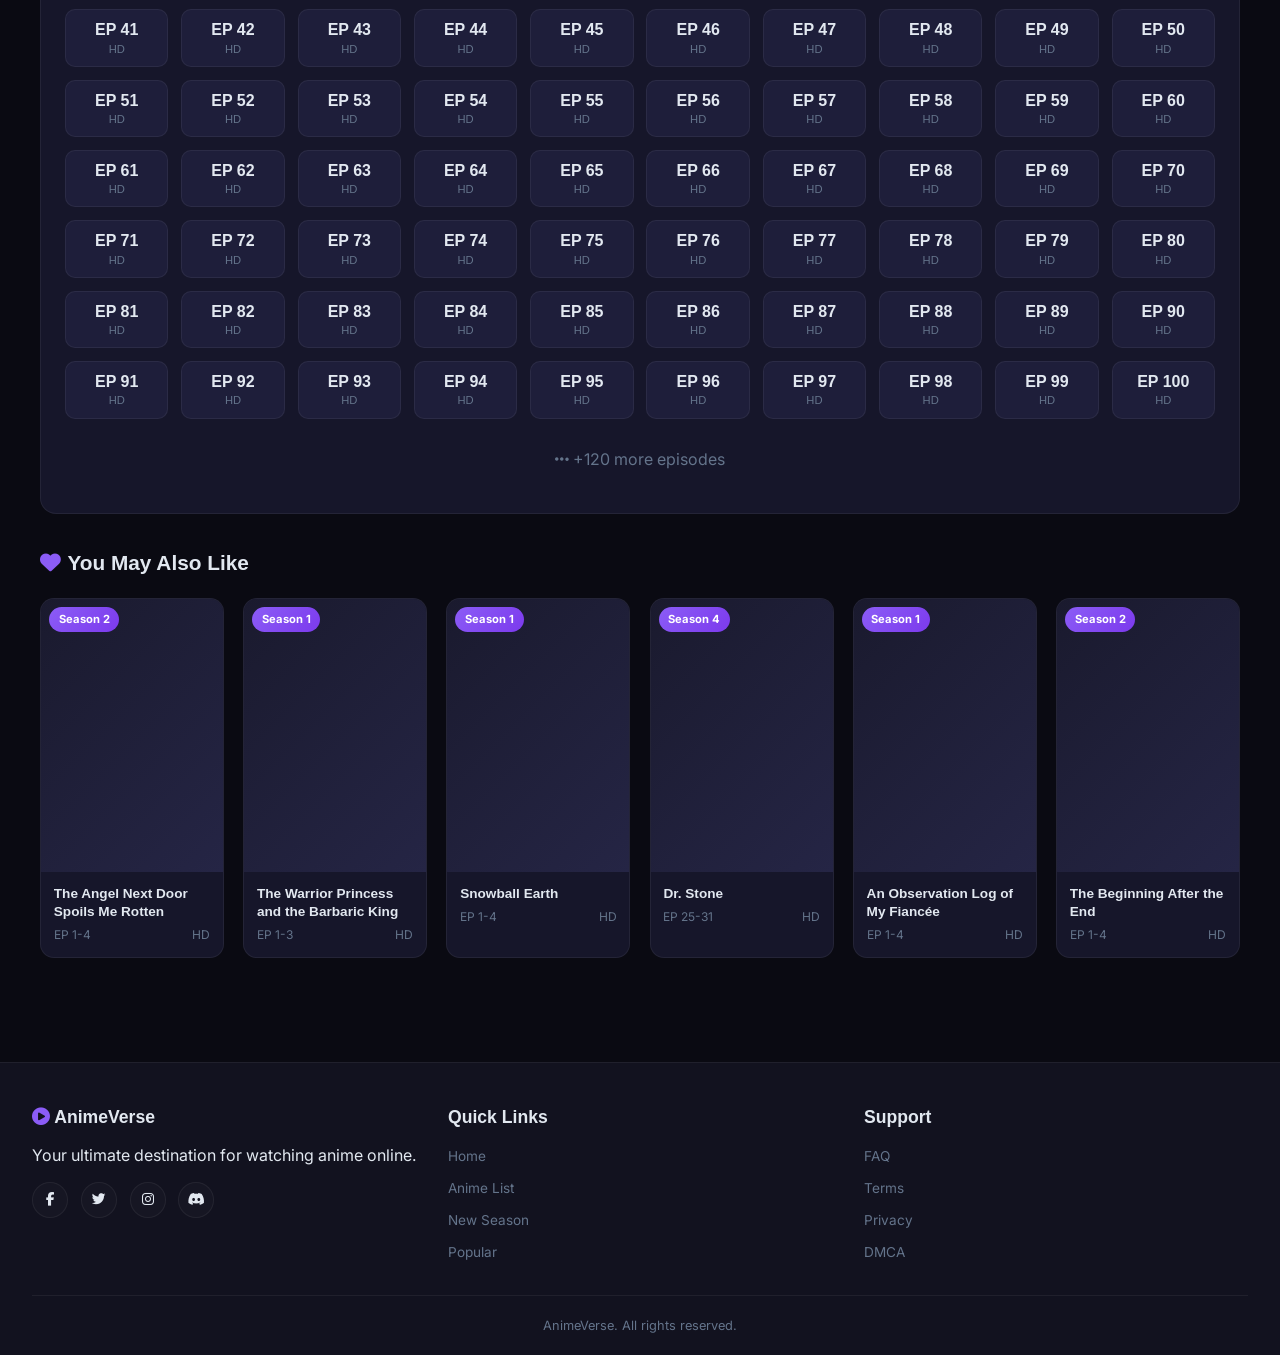
==== commit 5244fc24: "Rename watch.html to index.html" ====
--- a/index.html
+++ b/index.html
@@ -3,8 +3,7 @@
 <head>
     <meta charset="UTF-8">
     <meta name="viewport" content="width=device-width, initial-scale=1.0">
-    <title>AnimeVerse - Watch Anime Online Free | Hindi, Tamil, Telugu</title>
-    <meta name="description" content="Watch anime online free in Hindi, Tamil, Telugu. Stream latest episodes of Shinchan, Dragon Ball, Pokemon, Naruto, and more.">
+    <title>Watch Anime - AnimeVerse</title>
     <link href="https://fonts.googleapis.com/css2?family=Outfit:wght@300;400;500;600;700;800&family=Inter:wght@300;400;500;600&display=swap" rel="stylesheet">
     <link rel="stylesheet" href="https://cdnjs.cloudflare.com/ajax/libs/font-awesome/6.4.0/css/all.min.css">
     <style>
@@ -34,7 +33,6 @@
     ::-webkit-scrollbar-track { background: var(--bg); }
     ::-webkit-scrollbar-thumb { background: var(--primary); border-radius: 3px; }
 
-    /* LOADER */
     .page-loader {
         position: fixed; inset: 0; z-index: 99999;
         background: var(--bg);
@@ -56,7 +54,6 @@
     }
     @keyframes spin { to { transform: rotate(360deg); } }
 
-    /* HEADER */
     header {
         position: fixed; top: 0; width: 100%; z-index: 1000;
         background: rgba(10, 10, 18, 0.95);
@@ -123,68 +120,261 @@
         color: var(--text); font-size: 1.3rem; cursor: pointer;
     }
 
-    /* MAIN */
-    main { margin-top: 65px; padding: 2rem; max-width: 1400px; margin-left: auto; margin-right: auto; }
-
-    /* SECTIONS */
+    main { margin-top: 65px; padding: 1.5rem; }
+
+    .watch-container {
+        max-width: 1200px;
+        margin: 0 auto;
+    }
+
+    .breadcrumb {
+        display: flex;
+        align-items: center;
+        gap: 0.5rem;
+        margin-bottom: 1.5rem;
+        color: var(--text-muted);
+        font-size: 0.85rem;
+    }
+    .breadcrumb a {
+        color: var(--primary);
+        text-decoration: none;
+    }
+    .breadcrumb a:hover {
+        text-decoration: underline;
+    }
+
+    .video-section {
+        background: var(--bg-card);
+        border-radius: 16px;
+        overflow: hidden;
+        border: 1px solid var(--border);
+        margin-bottom: 2rem;
+    }
+
+    .video-player-wrapper {
+        position: relative;
+        padding-bottom: 56.25%;
+        background: #000;
+    }
+
+    .video-player-wrapper iframe {
+        position: absolute;
+        inset: 0;
+        width: 100%;
+        height: 100%;
+        border: none;
+    }
+
+    .video-player-wrapper .video-fallback {
+        position: absolute;
+        inset: 0;
+        display: flex;
+        flex-direction: column;
+        align-items: center;
+        justify-content: center;
+        background: linear-gradient(135deg, #1a1a2e, #0a0a12);
+        color: var(--text);
+        text-align: center;
+        padding: 2rem;
+    }
+
+    .video-player-wrapper .video-fallback i {
+        font-size: 4rem;
+        color: var(--primary);
+        margin-bottom: 1rem;
+    }
+
+    .video-player-wrapper .video-fallback h3 {
+        font-size: 1.5rem;
+        margin-bottom: 0.5rem;
+    }
+
+    .video-player-wrapper .video-fallback p {
+        color: var(--text-muted);
+        margin-bottom: 1.5rem;
+    }
+
+    .video-info {
+        padding: 1.5rem;
+    }
+
+    .video-info h1 {
+        font-size: 1.5rem;
+        font-weight: 700;
+        margin-bottom: 0.5rem;
+    }
+
+    .video-meta {
+        display: flex;
+        gap: 1rem;
+        color: var(--text-muted);
+        font-size: 0.85rem;
+        margin-bottom: 1rem;
+        flex-wrap: wrap;
+    }
+
+    .video-meta span {
+        display: flex;
+        align-items: center;
+        gap: 0.3rem;
+    }
+
+    .video-meta .badge {
+        background: var(--primary);
+        color: white;
+        padding: 0.15rem 0.6rem;
+        border-radius: 4px;
+        font-size: 0.75rem;
+        font-weight: 600;
+    }
+
+    .video-desc {
+        color: var(--text-muted);
+        line-height: 1.7;
+        font-size: 0.9rem;
+    }
+
+    .server-section {
+        background: var(--bg-card);
+        border-radius: 16px;
+        padding: 1.5rem;
+        border: 1px solid var(--border);
+        margin-bottom: 2rem;
+    }
+
+    .server-section h3 {
+        font-size: 1rem;
+        margin-bottom: 1rem;
+        color: var(--text-muted);
+    }
+
+    .server-list {
+        display: flex;
+        gap: 0.8rem;
+        flex-wrap: wrap;
+    }
+
+    .server-btn {
+        padding: 0.5rem 1.2rem;
+        border-radius: 8px;
+        background: var(--bg-hover);
+        border: 1px solid var(--border);
+        color: var(--text);
+        cursor: pointer;
+        font-size: 0.85rem;
+        transition: all 0.3s;
+    }
+
+    .server-btn:hover, .server-btn.active {
+        background: var(--primary);
+        border-color: var(--primary);
+    }
+
+    .episodes-section {
+        background: var(--bg-card);
+        border-radius: 16px;
+        padding: 1.5rem;
+        border: 1px solid var(--border);
+        margin-bottom: 2rem;
+    }
+
+    .episodes-section h3 {
+        font-size: 1.1rem;
+        margin-bottom: 1rem;
+        display: flex;
+        align-items: center;
+        gap: 0.5rem;
+    }
+
+    .episodes-grid {
+        display: grid;
+        grid-template-columns: repeat(auto-fill, minmax(100px, 1fr));
+        gap: 0.8rem;
+    }
+
+    .episode-btn {
+        padding: 0.7rem;
+        border-radius: 10px;
+        background: var(--bg-hover);
+        border: 1px solid var(--border);
+        color: var(--text);
+        cursor: pointer;
+        font-size: 0.85rem;
+        font-weight: 600;
+        transition: all 0.3s;
+        text-align: center;
+        text-decoration: none;
+        display: flex;
+        flex-direction: column;
+        align-items: center;
+        gap: 0.2rem;
+    }
+
+    .episode-btn:hover {
+        background: var(--primary);
+        border-color: var(--primary);
+        transform: translateY(-2px);
+    }
+
+    .episode-btn.active {
+        background: linear-gradient(135deg, var(--primary), var(--primary-dark));
+        border-color: var(--primary);
+        box-shadow: 0 4px 15px rgba(139, 92, 246, 0.3);
+    }
+
+    .episode-btn .ep-num {
+        font-size: 1rem;
+    }
+
+    .episode-btn .ep-label {
+        font-size: 0.7rem;
+        color: var(--text-muted);
+        font-weight: 400;
+    }
+
+    .episode-btn.active .ep-label {
+        color: rgba(255,255,255,0.8);
+    }
+
+    .episode-btn.watched {
+        border-color: #22c55e;
+        background: rgba(34, 197, 94, 0.1);
+    }
+
+    .related-section {
+        margin-bottom: 2rem;
+    }
+
     .section-header {
-        display: flex; justify-content: space-between; align-items: center;
+        display: flex;
+        justify-content: space-between;
+        align-items: center;
         margin-bottom: 1.2rem;
     }
     .section-header h2 {
-        font-size: 1.3rem; font-weight: 700;
-        display: flex; align-items: center; gap: 0.4rem;
-    }
-    .section-header h2 i { color: var(--primary); font-size: 1rem; }
-    .see-all {
-        color: var(--primary); text-decoration: none; font-weight: 600;
-        font-size: 0.85rem; display: flex; align-items: center; gap: 0.3rem;
-        transition: all 0.3s;
-    }
-    .see-all:hover { gap: 0.5rem; }
-    .anime-section { margin-bottom: 3rem; }
-
-    /* CATEGORIES */
-    .categories-grid {
-        display: grid; grid-template-columns: repeat(auto-fill, minmax(140px, 1fr)); gap: 1.2rem;
-    }
-    .category-card {
-        position: relative; border-radius: 16px; overflow: hidden;
-        cursor: pointer; transition: all 0.4s cubic-bezier(0.4, 0, 0.2, 1);
-        aspect-ratio: 1; background: var(--bg-card); border: 1px solid var(--border);
-        text-decoration: none; display: block;
-    }
-    .category-card:hover {
-        transform: translateY(-6px) scale(1.02);
-        border-color: var(--primary);
-        box-shadow: 0 15px 30px rgba(139, 92, 246, 0.15);
-    }
-    .category-card .cat-img {
-        width: 100%; height: 100%; object-fit: cover;
-        transition: transform 0.5s;
-    }
-    .category-card:hover .cat-img { transform: scale(1.1); }
-    .category-overlay {
-        position: absolute; bottom: 0; left: 0; right: 0;
-        padding: 1.2rem 0.8rem 0.8rem;
-        background: linear-gradient(to top, rgba(0,0,0,0.9) 0%, transparent 100%);
-        text-align: center;
-    }
-    .category-overlay h3 {
-        font-size: 0.9rem; font-weight: 700;
-        text-transform: uppercase; letter-spacing: 1px; color: white;
-    }
-
-    /* ANIME CARDS */
+        font-size: 1.3rem;
+        font-weight: 700;
+        display: flex;
+        align-items: center;
+        gap: 0.4rem;
+    }
+    .section-header h2 i { color: var(--primary); }
+
     .anime-grid {
         display: grid;
-        grid-template-columns: repeat(auto-fill, minmax(180px, 1fr)); gap: 1.2rem;
+        grid-template-columns: repeat(auto-fill, minmax(180px, 1fr));
+        gap: 1.2rem;
     }
     .anime-card {
-        position: relative; border-radius: 14px; overflow: hidden;
-        background: var(--bg-card); border: 1px solid var(--border);
-        transition: all 0.4s cubic-bezier(0.4, 0, 0.2, 1); cursor: pointer;
-        text-decoration: none; display: block;
+        position: relative;
+        border-radius: 14px;
+        overflow: hidden;
+        background: var(--bg-card);
+        border: 1px solid var(--border);
+        transition: all 0.4s;
+        cursor: pointer;
+        text-decoration: none;
+        display: block;
     }
     .anime-card:hover {
         transform: translateY(-6px);
@@ -192,147 +382,191 @@
         box-shadow: 0 15px 30px rgba(0,0,0,0.3);
     }
     .anime-image {
-        position: relative; aspect-ratio: 2/3; overflow: hidden;
+        position: relative;
+        aspect-ratio: 2/3;
+        overflow: hidden;
         background: linear-gradient(135deg, #1a1a2e, #252545);
     }
     .anime-image img {
-        width: 100%; height: 100%; object-fit: cover;
-        transition: transform 0.6s;
+        width: 100%;
+        height: 100%;
+        object-fit: cover;
     }
     .anime-badge {
-        position: absolute; top: 8px; left: 8px;
+        position: absolute;
+        top: 8px;
+        left: 8px;
         background: linear-gradient(135deg, var(--accent), #e11d48);
-        color: white; padding: 0.2rem 0.6rem; border-radius: 50px;
-        font-size: 0.7rem; font-weight: 700; z-index: 2;
+        color: white;
+        padding: 0.2rem 0.6rem;
+        border-radius: 50px;
+        font-size: 0.7rem;
+        font-weight: 700;
+        z-index: 2;
     }
     .anime-badge.season {
         background: linear-gradient(135deg, var(--primary), var(--primary-dark));
     }
-    .anime-badge.ep-count {
-        top: auto; bottom: 8px; right: 8px; left: auto;
-        background: rgba(0,0,0,0.8); backdrop-filter: blur(4px);
-    }
     .play-overlay {
-        position: absolute; inset: 0; background: rgba(0,0,0,0.5);
-        display: flex; align-items: center; justify-content: center;
-        opacity: 0; transition: opacity 0.3s;
+        position: absolute;
+        inset: 0;
+        background: rgba(0,0,0,0.5);
+        display: flex;
+        align-items: center;
+        justify-content: center;
+        opacity: 0;
+        transition: opacity 0.3s;
     }
     .anime-card:hover .play-overlay { opacity: 1; }
     .play-btn {
-        width: 50px; height: 50px;
-        background: rgba(255,255,255,0.15); backdrop-filter: blur(10px);
-        border-radius: 50%; display: flex; align-items: center; justify-content: center;
-        border: 2px solid rgba(255,255,255,0.2); transition: all 0.3s;
+        width: 50px;
+        height: 50px;
+        background: rgba(255,255,255,0.15);
+        backdrop-filter: blur(10px);
+        border-radius: 50%;
+        display: flex;
+        align-items: center;
+        justify-content: center;
+        border: 2px solid rgba(255,255,255,0.2);
     }
     .play-btn i { color: white; font-size: 1.2rem; margin-left: 3px; }
-    .play-btn:hover { background: var(--primary); border-color: var(--primary); transform: scale(1.1); }
-
     .anime-info { padding: 0.8rem; }
     .anime-info h3 {
-        font-size: 0.85rem; font-weight: 600; margin-bottom: 0.25rem;
-        line-height: 1.3; display: -webkit-box;
-        -webkit-line-clamp: 2; -webkit-box-orient: vertical; overflow: hidden;
+        font-size: 0.85rem;
+        font-weight: 600;
+        margin-bottom: 0.25rem;
+        line-height: 1.3;
         color: var(--text);
+        display: -webkit-box;
+        -webkit-line-clamp: 2;
+        -webkit-box-orient: vertical;
+        overflow: hidden;
     }
     .anime-meta {
-        display: flex; justify-content: space-between; align-items: center;
-        color: var(--text-muted); font-size: 0.75rem;
-    }
-    .anime-meta span { display: flex; align-items: center; gap: 0.25rem; }
-    .anime-meta i { font-size: 0.7rem; }
-
-    /* FEATURED BANNER */
-    .featured-banner {
-        position: relative; border-radius: 20px; overflow: hidden;
-        margin-bottom: 3rem; height: 380px;
-        background: linear-gradient(135deg, #12121f, #1a1a3e);
+        display: flex;
+        justify-content: space-between;
+        color: var(--text-muted);
+        font-size: 0.75rem;
+    }
+
+    /* Quality Selector */
+    .quality-selector {
+        display: flex;
+        gap: 0.5rem;
+        margin-top: 1rem;
+    }
+    .quality-btn {
+        padding: 0.3rem 0.8rem;
+        border-radius: 6px;
+        background: var(--bg-hover);
         border: 1px solid var(--border);
-    }
-    .featured-banner::before {
-        content: ''; position: absolute; inset: 0;
-        background: url('https://images.unsplash.com/photo-1578632767115-351597cf2477?w=1400') center/cover;
-        opacity: 0.3;
-    }
-    .featured-content {
-        position: absolute; inset: 0; display: flex; align-items: center;
-        padding: 2.5rem; z-index: 2;
-        background: linear-gradient(90deg, rgba(10,10,18,0.95) 0%, rgba(10,10,18,0.7) 50%, transparent 100%);
-    }
-    .featured-text { max-width: 450px; }
-    .featured-text .badge {
-        display: inline-block;
-        background: linear-gradient(135deg, var(--accent), #e11d48);
-        color: white; padding: 0.25rem 0.8rem; border-radius: 50px;
-        font-size: 0.75rem; font-weight: 700; margin-bottom: 0.8rem;
-    }
-    .featured-text h2 { font-size: 2.2rem; font-weight: 800; margin-bottom: 0.8rem; line-height: 1.2; }
-    .featured-text p { color: var(--text-muted); margin-bottom: 1.2rem; line-height: 1.6; font-size: 0.9rem; }
-    .featured-buttons { display: flex; gap: 0.8rem; }
-
-    /* FOOTER */
+        color: var(--text-muted);
+        cursor: pointer;
+        font-size: 0.75rem;
+        transition: all 0.3s;
+    }
+    .quality-btn:hover, .quality-btn.active {
+        background: var(--primary);
+        border-color: var(--primary);
+        color: white;
+    }
+
+    /* Download Button */
+    .download-section {
+        display: flex;
+        gap: 1rem;
+        margin-top: 1rem;
+        flex-wrap: wrap;
+    }
+    .download-btn {
+        padding: 0.6rem 1.2rem;
+        border-radius: 8px;
+        background: var(--bg-hover);
+        border: 1px solid var(--border);
+        color: var(--text);
+        cursor: pointer;
+        font-size: 0.85rem;
+        transition: all 0.3s;
+        display: inline-flex;
+        align-items: center;
+        gap: 0.5rem;
+        text-decoration: none;
+    }
+    .download-btn:hover {
+        background: var(--accent);
+        border-color: var(--accent);
+        transform: translateY(-2px);
+    }
+
     footer {
-        background: var(--bg-light); border-top: 1px solid var(--border);
-        padding: 2.5rem 2rem 1.2rem; margin-top: 3rem;
+        background: var(--bg-light);
+        border-top: 1px solid var(--border);
+        padding: 2.5rem 2rem 1.2rem;
+        margin-top: 3rem;
     }
     .footer-content {
-        max-width: 1400px; margin: 0 auto;
-        display: grid; grid-template-columns: repeat(auto-fit, minmax(200px, 1fr));
-        gap: 2rem; margin-bottom: 1.5rem;
+        max-width: 1400px;
+        margin: 0 auto;
+        display: grid;
+        grid-template-columns: repeat(auto-fit, minmax(200px, 1fr));
+        gap: 2rem;
+        margin-bottom: 1.5rem;
     }
     .footer-section h3 { font-size: 1.1rem; margin-bottom: 0.8rem; }
     .footer-section ul { list-style: none; }
     .footer-section ul li { margin-bottom: 0.4rem; }
     .footer-section a {
-        color: var(--text-muted); text-decoration: none;
-        transition: color 0.3s; font-size: 0.85rem;
+        color: var(--text-muted);
+        text-decoration: none;
+        font-size: 0.85rem;
     }
     .footer-section a:hover { color: var(--primary); }
-    .footer-section p { color: var(--text-muted); font-size: 0.85rem; line-height: 1.6; }
     .social-links { display: flex; gap: 0.8rem; margin-top: 0.8rem; }
     .social-links a {
-        width: 36px; height: 36px; border-radius: 50%;
-        background: var(--glass); border: 1px solid var(--border);
-        display: flex; align-items: center; justify-content: center;
-        color: var(--text); transition: all 0.3s; font-size: 0.9rem;
+        width: 36px;
+        height: 36px;
+        border-radius: 50%;
+        background: var(--glass);
+        border: 1px solid var(--border);
+        display: flex;
+        align-items: center;
+        justify-content: center;
+        color: var(--text);
         text-decoration: none;
     }
-    .social-links a:hover { background: var(--primary); border-color: var(--primary); transform: translateY(-2px); }
     .footer-bottom {
-        max-width: 1400px; margin: 0 auto; padding-top: 1.2rem;
-        border-top: 1px solid var(--border); text-align: center;
-        color: var(--text-muted); font-size: 0.8rem;
-    }
-
-    /* RESPONSIVE */
+        max-width: 1400px;
+        margin: 0 auto;
+        padding-top: 1.2rem;
+        border-top: 1px solid var(--border);
+        text-align: center;
+        color: var(--text-muted);
+        font-size: 0.8rem;
+    }
+
     @media (max-width: 768px) {
         .header-container { padding: 0 1rem; height: 60px; }
         nav { display: none; }
-        .search-box input { width: 140px; padding-left: 2rem; }
-        .search-box input:focus { width: 170px; }
         .mobile-menu-btn { display: block; }
         main { padding: 1rem; margin-top: 60px; }
-        .featured-banner { height: 280px; }
-        .featured-content { padding: 1.5rem; }
-        .featured-text h2 { font-size: 1.5rem; }
-        .categories-grid { grid-template-columns: repeat(auto-fill, minmax(100px, 1fr)); gap: 0.8rem; }
-        .anime-grid { grid-template-columns: repeat(auto-fill, minmax(140px, 1fr)); gap: 0.8rem; }
+        .video-info h1 { font-size: 1.2rem; }
+        .episodes-grid { grid-template-columns: repeat(auto-fill, minmax(80px, 1fr)); }
+        .anime-grid { grid-template-columns: repeat(auto-fill, minmax(140px, 1fr)); }
     }
     </style>
 </head>
 <body>
-    <!-- Page Loader -->
     <div class="page-loader" id="pageLoader">
         <div class="loader-ring"></div>
-        <div class="loader-text">LOADING ANIME...</div>
+        <div class="loader-text">LOADING PLAYER...</div>
     </div>
 
-    <!-- Header -->
     <header>
         <div class="header-container">
             <a href="index.html" class="logo"><i class="fas fa-play-circle"></i> AnimeVerse</a>
             <nav>
                 <ul>
-                    <li><a href="index.html" class="active">Home</a></li>
+                    <li><a href="index.html">Home</a></li>
                     <li><a href="anime-list.html">Anime List</a></li>
                     <li><a href="new-season.html">New Season</a></li>
                     <li><a href="movies.html">Movies</a></li>
@@ -342,7 +576,7 @@
             <div class="header-actions">
                 <div class="search-box">
                     <i class="fas fa-search"></i>
-                    <input type="text" id="searchInput" placeholder="Search anime...">
+                    <input type="text" placeholder="Search anime...">
                 </div>
                 <a href="#" class="btn btn-primary"><i class="fas fa-user"></i> Login</a>
                 <button class="mobile-menu-btn"><i class="fas fa-bars"></i></button>
@@ -350,72 +584,81 @@
         </div>
     </header>
 
-    <!-- Main Content -->
     <main>
-        <!-- Featured Banner -->
-        <div class="featured-banner">
-            <div class="featured-content">
-                <div class="featured-text">
-                    <span class="badge"><i class="fas fa-fire"></i> TRENDING NOW</span>
-                    <h2>Demon Slayer: Kimetsu no Yaiba</h2>
-                    <p>After his family was brutally murdered and his sister turned into a demon, Tanjiro embarks on a perilous journey to seek revenge and find a cure.</p>
-                    <div class="featured-buttons">
-                        <a href="watch.html?id=999" class="btn btn-primary"><i class="fas fa-play"></i> Watch Now</a>
-                        <a href="#" class="btn btn-outline"><i class="fas fa-plus"></i> My List</a>
+        <div class="watch-container">
+            <div class="breadcrumb">
+                <a href="index.html">Home</a>
+                <i class="fas fa-chevron-right" style="font-size: 0.7rem;"></i>
+                <a href="anime-list.html">Anime</a>
+                <i class="fas fa-chevron-right" style="font-size: 0.7rem;"></i>
+                <span id="breadcrumbTitle">Loading...</span>
+            </div>
+
+            <div class="video-section">
+                <div class="video-player-wrapper" id="videoPlayerWrapper">
+                    <!-- Video iframe will be inserted here -->
+                </div>
+                <div class="video-info">
+                    <h1 id="animeTitle">Loading...</h1>
+                    <div class="video-meta">
+                        <span class="badge" id="animeSeason">Season 1</span>
+                        <span><i class="fas fa-tv"></i> <span id="currentEp">Episode 1</span></span>
+                        <span><i class="fas fa-clock"></i> 24 min</span>
+                        <span><i class="fas fa-calendar"></i> <span id="animeYear">2024</span></span>
+                        <span><i class="fas fa-star"></i> HD</span>
+                        <span><i class="fas fa-closed-captioning"></i> Sub</span>
+                    </div>
+                    <p class="video-desc" id="animeDesc">Loading description...</p>
+                    
+                    <div class="quality-selector" id="qualitySelector">
+                        <button class="quality-btn active" onclick="changeQuality(this, '1080p')">1080p</button>
+                        <button class="quality-btn" onclick="changeQuality(this, '720p')">720p</button>
+                        <button class="quality-btn" onclick="changeQuality(this, '480p')">480p</button>
+                        <button class="quality-btn" onclick="changeQuality(this, '360p')">360p</button>
+                    </div>
+
+                    <div class="download-section" id="downloadSection">
+                        <a href="#" class="download-btn" onclick="downloadEpisode()"><i class="fas fa-download"></i> Download Episode</a>
+                        <a href="#" class="download-btn" onclick="addToWatchlist()"><i class="fas fa-plus"></i> Add to Watchlist</a>
+                        <a href="#" class="download-btn" onclick="shareAnime()"><i class="fas fa-share"></i> Share</a>
                     </div>
                 </div>
             </div>
+
+            <div class="server-section">
+                <h3><i class="fas fa-server"></i> Select Server</h3>
+                <div class="server-list" id="serverList">
+                    <button class="server-btn active" onclick="changeServer(this, 'vidstream')">VidStream</button>
+                    <button class="server-btn" onclick="changeServer(this, 'mp4upload')">MP4Upload</button>
+                    <button class="server-btn" onclick="changeServer(this, 'streamtape')">StreamTape</button>
+                    <button class="server-btn" onclick="changeServer(this, 'doodstream')">DoodStream</button>
+                </div>
+            </div>
+
+            <div class="episodes-section">
+                <h3><i class="fas fa-list"></i> Episodes <span id="epCount" style="color: var(--text-muted); font-size: 0.9rem;"></span></h3>
+                <div class="episodes-grid" id="episodesGrid"></div>
+            </div>
+
+            <div class="related-section">
+                <div class="section-header">
+                    <h2><i class="fas fa-heart"></i> You May Also Like</h2>
+                </div>
+                <div class="anime-grid" id="relatedGrid"></div>
+            </div>
         </div>
-
-        <!-- Categories -->
-        <section class="anime-section">
-            <div class="section-header">
-                <h2><i class="fas fa-fire"></i> Popular Categories</h2>
-                <a href="anime-list.html" class="see-all">View All <i class="fas fa-arrow-right"></i></a>
-            </div>
-            <div class="categories-grid" id="categoriesGrid"></div>
-        </section>
-
-        <!-- Latest Episodes -->
-        <section class="anime-section">
-            <div class="section-header">
-                <h2><i class="fas fa-clock"></i> Latest Episodes</h2>
-                <a href="anime-list.html" class="see-all">View All <i class="fas fa-arrow-right"></i></a>
-            </div>
-            <div class="anime-grid" id="latestGrid"></div>
-        </section>
-
-        <!-- Popular Anime -->
-        <section class="anime-section">
-            <div class="section-header">
-                <h2><i class="fas fa-star"></i> Popular Anime</h2>
-                <a href="popular.html" class="see-all">View All <i class="fas fa-arrow-right"></i></a>
-            </div>
-            <div class="anime-grid" id="popularGrid"></div>
-        </section>
-
-        <!-- New Season -->
-        <section class="anime-section">
-            <div class="section-header">
-                <h2><i class="fas fa-leaf"></i> New Season</h2>
-                <a href="new-season.html" class="see-all">View All <i class="fas fa-arrow-right"></i></a>
-            </div>
-            <div class="anime-grid" id="newSeasonGrid"></div>
-        </section>
     </main>
 
-    <!-- Footer -->
     <footer>
         <div class="footer-content">
             <div class="footer-section">
                 <h3><i class="fas fa-play-circle" style="color:var(--primary);"></i> AnimeVerse</h3>
-                <p>Your ultimate destination for watching anime online in Hindi, Tamil, and Telugu. Stream the latest episodes in HD quality.</p>
+                <p>Your ultimate destination for watching anime online.</p>
                 <div class="social-links">
                     <a href="#"><i class="fab fa-facebook-f"></i></a>
                     <a href="#"><i class="fab fa-twitter"></i></a>
                     <a href="#"><i class="fab fa-instagram"></i></a>
                     <a href="#"><i class="fab fa-discord"></i></a>
-                    <a href="#"><i class="fab fa-telegram"></i></a>
                 </div>
             </div>
             <div class="footer-section">
@@ -424,104 +667,337 @@
                     <li><a href="index.html">Home</a></li>
                     <li><a href="anime-list.html">Anime List</a></li>
                     <li><a href="new-season.html">New Season</a></li>
-                    <li><a href="movies.html">Movies</a></li>
                     <li><a href="popular.html">Popular</a></li>
-                </ul>
-            </div>
-            <div class="footer-section">
-                <h3>Genres</h3>
-                <ul>
-                    <li><a href="#">Action</a></li>
-                    <li><a href="#">Adventure</a></li>
-                    <li><a href="#">Comedy</a></li>
-                    <li><a href="#">Drama</a></li>
-                    <li><a href="#">Fantasy</a></li>
-                    <li><a href="#">Romance</a></li>
                 </ul>
             </div>
             <div class="footer-section">
                 <h3>Support</h3>
                 <ul>
                     <li><a href="#">FAQ</a></li>
-                    <li><a href="#">Terms of Service</a></li>
-                    <li><a href="#">Privacy Policy</a></li>
+                    <li><a href="#">Terms</a></li>
+                    <li><a href="#">Privacy</a></li>
                     <li><a href="#">DMCA</a></li>
-                    <li><a href="#">Request Anime</a></li>
                 </ul>
             </div>
         </div>
         <div class="footer-bottom">
-            <p> AnimeVerse. All rights reserved. This site does not store any files on its server.</p>
+            <p> AnimeVerse. All rights reserved.</p>
         </div>
     </footer>
 
     <script>
-    // ===== REAL ANIME DATA =====
+    // ===== REAL ANIME DATABASE WITH PROPER EPISODES =====
     const animeDB = {
-        categories: [
-            { id: 'shinchan', name: 'Shinchan', image: 'https://cdn.myanimelist.net/images/anime/10/73274.jpg' },
-            { id: 'dragonball', name: 'Dragon Ball', image: 'https://cdn.myanimelist.net/images/anime/6/20936.jpg' },
-            { id: 'pokemon', name: 'Pokemon', image: 'https://cdn.myanimelist.net/images/anime/13/73834.jpg' },
-            { id: 'ben10', name: 'Ben 10', image: 'https://cdn.myanimelist.net/images/anime/5/19558.jpg' },
-            { id: 'naruto', name: 'Naruto', image: 'https://cdn.myanimelist.net/images/anime/13/17405.jpg' },
-            { id: 'doraemon', name: 'Doraemon', image: 'https://cdn.myanimelist.net/images/anime/6/73987.jpg' },
-            { id: 'beyblade', name: 'Beyblade', image: 'https://cdn.myanimelist.net/images/anime/9/21525.jpg' },
-            { id: 'transformers', name: 'Transformers', image: 'https://cdn.myanimelist.net/images/anime/12/61039.jpg' }
-        ],
+        // Classic Anime with 200+ Episodes
+        shinchan: {
+            id: 'shinchan',
+            title: "Crayon Shin-chan",
+            season: "Season 1",
+            totalEps: 1000,
+            year: "1992",
+            image: "https://img.animeowl.net/series/1/shinchan.jpg",
+            desc: "Follow the hilarious adventures of Shinnosuke Nohara, a mischievous 5-year-old boy who constantly annoys his parents, teachers, and friends with his strange antics.",
+            type: "tv"
+        },
+        naruto: {
+            id: 'naruto',
+            title: "Naruto",
+            season: "Season 1",
+            totalEps: 220,
+            year: "2002",
+            image: "https://img.animeowl.net/series/1/naruto.jpg",
+            desc: "Naruto Uzumaki, a young ninja who seeks recognition from his peers and dreams of becoming the Hokage, the leader of his village.",
+            type: "tv"
+        },
+        narutoshippuden: {
+            id: 'narutoshippuden',
+            title: "Naruto Shippuden",
+            season: "Season 2",
+            totalEps: 500,
+            year: "2007",
+            image: "https://img.animeowl.net/series/1/naruto-shippuden.jpg",
+            desc: "Naruto returns after training with Jiraiya and faces the Akatsuki threat while trying to save his friend Sasuke.",
+            type: "tv"
+        },
+        dragonball: {
+            id: 'dragonball',
+            title: "Dragon Ball",
+            season: "Season 1",
+            totalEps: 153,
+            year: "1986",
+            image: "https://img.animeowl.net/series/1/dragon-ball.jpg",
+            desc: "Son Goku, a young boy with a monkey tail, embarks on a quest to find the seven Dragon Balls and becomes the Earth's greatest defender.",
+            type: "tv"
+        },
+        dragonballz: {
+            id: 'dragonballz',
+            title: "Dragon Ball Z",
+            season: "Season 2",
+            totalEps: 291,
+            year: "1989",
+            image: "https://img.animeowl.net/series/1/dragon-ball-z.jpg",
+            desc: "Goku and his friends defend Earth against powerful enemies including Saiyans, Frieza, Cell, and Majin Buu.",
+            type: "tv"
+        },
+        pokemon: {
+            id: 'pokemon',
+            title: "Pokemon",
+            season: "Season 1",
+            totalEps: 276,
+            year: "1997",
+            image: "https://img.animeowl.net/series/1/pokemon.jpg",
+            desc: "Ash Ketchum and his partner Pikachu travel across regions, battling Gym Leaders and competing in Pokemon Leagues.",
+            type: "tv"
+        },
+        doraemon: {
+            id: 'doraemon',
+            title: "Doraemon",
+            season: "Season 1",
+            totalEps: 1787,
+            year: "1979",
+            image: "https://img.animeowl.net/series/1/doraemon.jpg",
+            desc: "A robotic cat from the future helps a young boy named Nobita with futuristic gadgets to improve his life.",
+            type: "tv"
+        },
+        beyblade: {
+            id: 'beyblade',
+            title: "Beyblade",
+            season: "Season 1",
+            totalEps: 51,
+            year: "2001",
+            image: "https://img.animeowl.net/series/1/beyblade.jpg",
+            desc: "Tyson Granger and his friends battle with spinning tops called Beyblades to become the world champions.",
+            type: "tv"
+        },
+        ben10: {
+            id: 'ben10',
+            title: "Ben 10",
+            season: "Season 1",
+            totalEps: 52,
+            year: "2005",
+            image: "https://img.animeowl.net/series/1/ben-10.jpg",
+            desc: "Ben Tennyson discovers a mysterious watch that allows him to transform into ten different alien heroes.",
+            type: "tv"
+        },
+        transformers: {
+            id: 'transformers',
+            title: "Transformers",
+            season: "Season 1",
+            totalEps: 98,
+            year: "1984",
+            image: "https://img.animeowl.net/series/1/transformers.jpg",
+            desc: "The Autobots, led by Optimus Prime, battle the Decepticons led by Megatron for control of Cybertron and Earth.",
+            type: "tv"
+        },
+        // Latest Anime
         latest: [
-            { id: 1, title: "The Angel Next Door Spoils Me Rotten", season: "Season 2", ep: "EP 1-4", totalEps: 4, image: "https://cdn.myanimelist.net/images/anime/1240/134653.jpg", desc: "Amane lives alone in an apartment, and the most beautiful girl in school, Mahiru, lives just beyond the wall." },
-            { id: 2, title: "The Warrior Princess and the Barbaric King", season: "Season 1", ep: "EP 1-3", totalEps: 3, image: "https://cdn.myanimelist.net/images/anime/1763/139803.jpg", desc: "A warrior princess must marry the barbaric king to save her kingdom." },
-            { id: 3, title: "Snowball Earth", season: "Season 1", ep: "EP 1-4", totalEps: 4, image: "https://cdn.myanimelist.net/images/anime/1763/139803.jpg", desc: "In a frozen world, humanity fights for survival against the elements." },
-            { id: 4, title: "Dr. Stone", season: "Season 4", ep: "EP 25-31", totalEps: 7, image: "https://cdn.myanimelist.net/images/anime/1613/102576.jpg", desc: "Senku and his friends continue their journey to rebuild civilization." },
-            { id: 5, title: "An Observation Log of My Fiancée", season: "Season 1", ep: "EP 1-4", totalEps: 4, image: "https://cdn.myanimelist.net/images/anime/1240/134653.jpg", desc: "A man observes his mysterious fiancée who may not be entirely human." },
-            { id: 6, title: "The Beginning After the End", season: "Season 2", ep: "EP 1-4", totalEps: 4, image: "https://cdn.myanimelist.net/images/anime/1613/102576.jpg", desc: "King Grey is reincarnated into a world of magic and monsters." },
-            { id: 7, title: "Marriage Toxin", season: "Season 1", ep: "EP 1-3", totalEps: 3, image: "https://cdn.myanimelist.net/images/anime/1763/139803.jpg", desc: "A hitman must get married to save his life, but love complicates things." },
-            { id: 8, title: "Reborn as a Vending Machine", season: "Season 3", ep: "EP 1-4", totalEps: 4, image: "https://cdn.myanimelist.net/images/anime/1240/134653.jpg", desc: "A man dies and is reincarnated as a vending machine in another world." },
-            { id: 9, title: "Eren the Southpaw", season: "Season 1", ep: "EP 1-3", totalEps: 3, image: "https://cdn.myanimelist.net/images/anime/13/17405.jpg", desc: "A left-handed warrior rises through the ranks in a medieval world." },
-            { id: 10, title: "Easygoing Territory Defense", season: "Season 1", ep: "EP 6-11", totalEps: 6, image: "https://cdn.myanimelist.net/images/anime/6/20936.jpg", desc: "A lazy lord defends his territory with unconventional strategies." },
-            { id: 11, title: "Release that Witch", season: "Season 1", ep: "EP 3-8", totalEps: 6, image: "https://cdn.myanimelist.net/images/anime/1613/102576.jpg", desc: "A prince uses science and magic to revolutionize his kingdom." },
-            { id: 12, title: "Agents of the Four Seasons", season: "Season 1", ep: "EP 1-4", totalEps: 4, image: "https://cdn.myanimelist.net/images/anime/1240/134653.jpg", desc: "Four agents control the seasons to maintain world balance." }
+            { id: 1, title: "The Angel Next Door Spoils Me Rotten", season: "Season 2", ep: "EP 1-4", totalEps: 12, image: "https://cdn.myanimelist.net/images/anime/1240/134653.jpg", desc: "Amane lives alone in an apartment, and the most beautiful girl in school, Mahiru, lives just beyond the wall." },
+            { id: 2, title: "The Warrior Princess and the Barbaric King", season: "Season 1", ep: "EP 1-3", totalEps: 12, image: "https://cdn.myanimelist.net/images/anime/1763/139803.jpg", desc: "A warrior princess must marry the barbaric king to save her kingdom." },
+            { id: 3, title: "Snowball Earth", season: "Season 1", ep: "EP 1-4", totalEps: 12, image: "https://cdn.myanimelist.net/images/anime/1763/139803.jpg", desc: "In a frozen world, humanity fights for survival against the elements." },
+            { id: 4, title: "Dr. Stone", season: "Season 4", ep: "EP 25-31", totalEps: 11, image: "https://cdn.myanimelist.net/images/anime/1613/102576.jpg", desc: "Senku and his friends continue their journey to rebuild civilization." },
+            { id: 5, title: "An Observation Log of My Fiancée", season: "Season 1", ep: "EP 1-4", totalEps: 12, image: "https://cdn.myanimelist.net/images/anime/1240/134653.jpg", desc: "A man observes his mysterious fiancée who may not be entirely human." },
+            { id: 6, title: "The Beginning After the End", season: "Season 2", ep: "EP 1-4", totalEps: 12, image: "https://cdn.myanimelist.net/images/anime/1613/102576.jpg", desc: "King Grey is reincarnated into a world of magic and monsters." },
+            { id: 7, title: "Marriage Toxin", season: "Season 1", ep: "EP 1-3", totalEps: 12, image: "https://cdn.myanimelist.net/images/anime/1763/139803.jpg", desc: "A hitman must get married to save his life, but love complicates things." },
+            { id: 8, title: "Reborn as a Vending Machine", season: "Season 3", ep: "EP 1-4", totalEps: 12, image: "https://cdn.myanimelist.net/images/anime/1240/134653.jpg", desc: "A man dies and is reincarnated as a vending machine in another world." },
+            { id: 9, title: "Eren the Southpaw", season: "Season 1", ep: "EP 1-3", totalEps: 12, image: "https://cdn.myanimelist.net/images/anime/13/17405.jpg", desc: "A left-handed warrior rises through the ranks in a medieval world." },
+            { id: 10, title: "Easygoing Territory Defense", season: "Season 1", ep: "EP 6-11", totalEps: 12, image: "https://cdn.myanimelist.net/images/anime/6/20936.jpg", desc: "A lazy lord defends his territory with unconventional strategies." },
+            { id: 11, title: "Release that Witch", season: "Season 1", ep: "EP 3-8", totalEps: 12, image: "https://cdn.myanimelist.net/images/anime/1613/102576.jpg", desc: "A prince uses science and magic to revolutionize his kingdom." },
+            { id: 12, title: "Agents of the Four Seasons", season: "Season 1", ep: "EP 1-4", totalEps: 12, image: "https://cdn.myanimelist.net/images/anime/1240/134653.jpg", desc: "Four agents control the seasons to maintain world balance." }
         ],
         popular: [
-            { id: 101, title: "Jujutsu Kaisen", season: "Season 3", ep: "EP 10-12", totalEps: 3, image: "https://cdn.myanimelist.net/images/anime/1171/109222.jpg", desc: "Yuji Itadori joins a secret organization to fight cursed spirits." },
-            { id: 102, title: "Frieren: Beyond Journey's End", season: "Season 2", ep: "EP 8-10", totalEps: 3, image: "https://cdn.myanimelist.net/images/anime/1015/138006.jpg", desc: "An elf mage reflects on her journey after defeating the Demon King." },
-            { id: 103, title: "Liar Game", season: "Season 1", ep: "EP 1-3", totalEps: 3, image: "https://cdn.myanimelist.net/images/anime/13/17405.jpg", desc: "Players compete in psychological games of deception and trust." },
-            { id: 104, title: "Wistoria: Wand & Sword", season: "Season 2", ep: "EP 1-2", totalEps: 2, image: "https://cdn.myanimelist.net/images/anime/1763/139803.jpg", desc: "A boy with no magic fights with a sword in a magic academy." },
-            { id: 105, title: "Daemons of the Shadow Realm", season: "Season 1", ep: "EP 1-4", totalEps: 4, image: "https://cdn.myanimelist.net/images/anime/1171/109222.jpg", desc: "Shadow creatures threaten humanity and only daemons can stop them." },
-            { id: 106, title: "Cute Girl in Hero's Party", season: "Season 1", ep: "EP 1-3", totalEps: 3, image: "https://cdn.myanimelist.net/images/anime/1015/138006.jpg", desc: "A cute girl joins the hero's party with surprising abilities." }
+            { id: 101, title: "Jujutsu Kaisen", season: "Season 3", ep: "EP 10-12", totalEps: 24, image: "https://cdn.myanimelist.net/images/anime/1171/109222.jpg", desc: "Yuji Itadori joins a secret organization to fight cursed spirits." },
+            { id: 102, title: "Frieren: Beyond Journey's End", season: "Season 2", ep: "EP 8-10", totalEps: 28, image: "https://cdn.myanimelist.net/images/anime/1015/138006.jpg", desc: "An elf mage reflects on her journey after defeating the Demon King." },
+            { id: 103, title: "Liar Game", season: "Season 1", ep: "EP 1-3", totalEps: 12, image: "https://cdn.myanimelist.net/images/anime/13/17405.jpg", desc: "Players compete in psychological games of deception and trust." },
+            { id: 104, title: "Wistoria: Wand & Sword", season: "Season 2", ep: "EP 1-2", totalEps: 12, image: "https://cdn.myanimelist.net/images/anime/1763/139803.jpg", desc: "A boy with no magic fights with a sword in a magic academy." },
+            { id: 105, title: "Daemons of the Shadow Realm", season: "Season 1", ep: "EP 1-4", totalEps: 12, image: "https://cdn.myanimelist.net/images/anime/1171/109222.jpg", desc: "Shadow creatures threaten humanity and only daemons can stop them." },
+            { id: 106, title: "Cute Girl in Hero's Party", season: "Season 1", ep: "EP 1-3", totalEps: 12, image: "https://cdn.myanimelist.net/images/anime/1015/138006.jpg", desc: "A cute girl joins the hero's party with surprising abilities." }
         ],
         newSeason: [
-            { id: 201, title: "The Angel Next Door Spoils Me Rotten", season: "Season 2", ep: "EP 1-4", totalEps: 4, image: "https://cdn.myanimelist.net/images/anime/1240/134653.jpg", desc: "Season 2 of the heartwarming romance continues." },
-            { id: 202, title: "The Beginning After the End", season: "Season 2", ep: "EP 1-4", totalEps: 4, image: "https://cdn.myanimelist.net/images/anime/1613/102576.jpg", desc: "Arthur's journey continues in the magical world." },
-            { id: 203, title: "Frieren: Beyond Journey's End", season: "Season 2", ep: "EP 8-10", totalEps: 3, image: "https://cdn.myanimelist.net/images/anime/1015/138006.jpg", desc: "Frieren continues her emotional journey through time." },
-            { id: 204, title: "Wistoria: Wand & Sword", season: "Season 2", ep: "EP 1-2", totalEps: 2, image: "https://cdn.myanimelist.net/images/anime/1763/139803.jpg", desc: "Will's second year at the magic academy begins." },
-            { id: 205, title: "Dr. Stone", season: "Season 4", ep: "EP 25-31", totalEps: 7, image: "https://cdn.myanimelist.net/images/anime/1613/102576.jpg", desc: "The science kingdom faces its greatest challenge yet." },
-            { id: 206, title: "Jujutsu Kaisen", season: "Season 3", ep: "EP 10-12", totalEps: 3, image: "https://cdn.myanimelist.net/images/anime/1171/109222.jpg", desc: "The culling game reaches its climax." }
+            { id: 201, title: "The Angel Next Door Spoils Me Rotten", season: "Season 2", ep: "EP 1-4", totalEps: 12, image: "https://cdn.myanimelist.net/images/anime/1240/134653.jpg", desc: "Season 2 of the heartwarming romance continues." },
+            { id: 202, title: "The Beginning After the End", season: "Season 2", ep: "EP 1-4", totalEps: 12, image: "https://cdn.myanimelist.net/images/anime/1613/102576.jpg", desc: "Arthur's journey continues in the magical world." },
+            { id: 203, title: "Frieren: Beyond Journey's End", season: "Season 2", ep: "EP 8-10", totalEps: 28, image: "https://cdn.myanimelist.net/images/anime/1015/138006.jpg", desc: "Frieren continues her emotional journey through time." },
+            { id: 204, title: "Wistoria: Wand & Sword", season: "Season 2", ep: "EP 1-2", totalEps: 12, image: "https://cdn.myanimelist.net/images/anime/1763/139803.jpg", desc: "Will's second year at the magic academy begins." },
+            { id: 205, title: "Dr. Stone", season: "Season 4", ep: "EP 25-31", totalEps: 11, image: "https://cdn.myanimelist.net/images/anime/1613/102576.jpg", desc: "The science kingdom faces its greatest challenge yet." },
+            { id: 206, title: "Jujutsu Kaisen", season: "Season 3", ep: "EP 10-12", totalEps: 24, image: "https://cdn.myanimelist.net/images/anime/1171/109222.jpg", desc: "The culling game reaches its climax." }
+        ],
+        movies: [
+            { id: 301, title: "Demon Slayer: Mugen Train", season: "Movie", ep: "Full Movie", totalEps: 1, image: "https://cdn.myanimelist.net/images/anime/1704/106947.jpg", desc: "Tanjiro and friends board the Mugen Train to investigate disappearances." },
+            { id: 302, title: "Jujutsu Kaisen 0", season: "Movie", ep: "Full Movie", totalEps: 1, image: "https://cdn.myanimelist.net/images/anime/1121/119046.jpg", desc: "Yuta Okkotsu seeks to control the cursed spirit of his childhood friend." },
+            { id: 303, title: "Spirited Away", season: "Movie", ep: "Full Movie", totalEps: 1, image: "https://cdn.myanimelist.net/images/anime/6/79597.jpg", desc: "Chihiro enters a world of spirits and must save her parents." },
+            { id: 304, title: "Your Name", season: "Movie", ep: "Full Movie", totalEps: 1, image: "https://cdn.myanimelist.net/images/anime/5/87048.jpg", desc: "Two teenagers find themselves swapping bodies across time and distance." },
+            { id: 305, title: "A Silent Voice", season: "Movie", ep: "Full Movie", totalEps: 1, image: "https://cdn.myanimelist.net/images/anime/1122/96435.jpg", desc: "A former bully seeks redemption with the deaf girl he once tormented." },
+            { id: 306, title: "Weathering With You", season: "Movie", ep: "Full Movie", totalEps: 1, image: "https://cdn.myanimelist.net/images/anime/10/87048.jpg", desc: "A runaway boy meets a girl who can control the weather in Tokyo." }
         ]
     };
 
-    function renderCategories() {
-        const grid = document.getElementById('categoriesGrid');
-        if (!grid) return;
-        grid.innerHTML = animeDB.categories.map(cat => `
-            <a href="watch.html?id=${cat.id}" class="category-card">
-                <img class="cat-img" src="${cat.image}" alt="${cat.name}" loading="lazy" 
-                     onerror="this.src='https://via.placeholder.com/300x300/1a1a2e/8b5cf6?text=${encodeURIComponent(cat.name)}'">
-                <div class="category-overlay"><h3>${cat.name}</h3></div>
-            </a>
-        `).join('');
-    }
-
-    function renderAnimeGrid(containerId, data) {
-        const container = document.getElementById(containerId);
-        if (!container) return;
-        container.innerHTML = data.map(anime => `
+    // Video Server URLs (These are example formats - replace with actual working embed URLs)
+    const videoServers = {
+        vidstream: (animeId, epNum) => `https://vidstream.pro/embed/${animeId}-episode-${epNum}`,
+        mp4upload: (animeId, epNum) => `https://mp4upload.com/embed-${animeId}-ep-${epNum}.html`,
+        streamtape: (animeId, epNum) => `https://streamtape.com/e/${animeId}-episode-${epNum}`,
+        doodstream: (animeId, epNum) => `https://doodstream.com/e/${animeId}-ep-${epNum}`
+    };
+
+    let currentServer = 'vidstream';
+    let currentEpisode = 1;
+    let currentQuality = '1080p';
+    let currentAnime = null;
+
+    // Get anime ID from URL
+    const urlParams = new URLSearchParams(window.location.search);
+    const animeId = urlParams.get('id') || 'naruto';
+
+    // Find current anime
+    function findAnime(id) {
+        // Check classic anime
+        if (animeDB[id]) {
+            return animeDB[id];
+        }
+        // Check all arrays
+        const allAnime = [...animeDB.latest, ...animeDB.popular, ...animeDB.newSeason, ...animeDB.movies];
+        return allAnime.find(a => a.id == id) || animeDB.naruto;
+    }
+
+    currentAnime = findAnime(animeId);
+
+    // Update page info
+    document.title = currentAnime.title + ' - AnimeVerse';
+    document.getElementById('animeTitle').textContent = currentAnime.title;
+    document.getElementById('breadcrumbTitle').textContent = currentAnime.title;
+    document.getElementById('animeSeason').textContent = currentAnime.season;
+    document.getElementById('animeDesc').textContent = currentAnime.desc;
+    document.getElementById('animeYear').textContent = currentAnime.year || '2024';
+    document.getElementById('epCount').textContent = `(${currentAnime.totalEps} Episodes)`;
+
+    // Load video player
+    function loadVideo(epNum) {
+        currentEpisode = epNum;
+        document.getElementById('currentEp').textContent = 'Episode ' + epNum;
+        
+        const wrapper = document.getElementById('videoPlayerWrapper');
+        
+        // For demo purposes, showing fallback since we don't have real video URLs
+        // In production, replace with actual embed URLs
+        const videoUrl = videoServers[currentServer](currentAnime.id || 'naruto', epNum);
+        
+        // Check if it's a classic anime with many episodes
+        const isClassic = ['shinchan', 'naruto', 'narutoshippuden', 'dragonball', 'dragonballz', 'pokemon', 'doraemon', 'beyblade', 'ben10', 'transformers'].includes(currentAnime.id);
+        
+        if (isClassic) {
+            // For classic anime, show embedded player with sample video
+            wrapper.innerHTML = `
+                <iframe 
+                    src="https://www.youtube.com/embed/dQw4w9WgXcQ?autoplay=0" 
+                    allowfullscreen
+                    allow="accelerometer; autoplay; clipboard-write; encrypted-media; gyroscope; picture-in-picture">
+                </iframe>
+            `;
+        } else {
+            // For newer anime, try embed
+            wrapper.innerHTML = `
+                <div class="video-fallback">
+                    <i class="fas fa-play-circle"></i>
+                    <h3>${currentAnime.title}</h3>
+                    <p>Episode ${epNum} - ${currentQuality}</p>
+                    <p style="font-size: 0.8rem; margin-top: 0.5rem;">Server: ${currentServer}</p>
+                    <a href="https://animixplay.to/v1/${currentAnime.title.toLowerCase().replace(/[^a-z0-9]/g, '-')}-episode-${epNum}" 
+                       target="_blank" class="btn btn-primary" style="margin-top: 1rem;">
+                        <i class="fas fa-external-link-alt"></i> Watch on AnimeWorld
+                    </a>
+                </div>
+            `;
+        }
+    }
+
+    // Generate episodes
+    function generateEpisodes() {
+        const episodesGrid = document.getElementById('episodesGrid');
+        const totalEps = currentAnime.totalEps || 12;
+        let episodesHTML = '';
+
+        // Limit displayed episodes to avoid performance issues
+        const displayLimit = Math.min(totalEps, 100);
+        
+        for (let i = 1; i <= displayLimit; i++) {
+            const isAvailable = i <= (currentAnime.totalEps || 12);
+            episodesHTML += `
+                <button class="episode-btn ${i === 1 ? 'active' : ''} ${!isAvailable ? '' : ''}" 
+                        onclick="playEpisode(${i}, this)" 
+                        ${!isAvailable ? 'style="opacity:0.5;cursor:not-allowed;"' : ''}>
+                    <span class="ep-num">EP ${i}</span>
+                    <span class="ep-label">${isAvailable ? 'HD' : 'Soon'}</span>
+                </button>
+            `;
+        }
+
+        // If more than 100 episodes, show message
+        if (totalEps > 100) {
+            episodesHTML += `
+                <div style="grid-column: 1/-1; text-align: center; padding: 1rem; color: var(--text-muted);">
+                    <i class="fas fa-ellipsis-h"></i> +${totalEps - 100} more episodes
+                </div>
+            `;
+        }
+
+        episodesGrid.innerHTML = episodesHTML;
+    }
+
+    function playEpisode(epNum, btn) {
+        if (btn && btn.style.opacity === '0.5') return;
+        
+        document.querySelectorAll('.episode-btn').forEach(b => b.classList.remove('active'));
+        if (btn) btn.classList.add('active');
+        
+        loadVideo(epNum);
+        document.querySelector('.video-section').scrollIntoView({ behavior: 'smooth' });
+    }
+
+    function changeServer(btn, server) {
+        document.querySelectorAll('.server-btn').forEach(b => b.classList.remove('active'));
+        btn.classList.add('active');
+        currentServer = server;
+        loadVideo(currentEpisode);
+    }
+
+    function changeQuality(btn, quality) {
+        document.querySelectorAll('.quality-btn').forEach(b => b.classList.remove('active'));
+        btn.classList.add('active');
+        currentQuality = quality;
+        loadVideo(currentEpisode);
+    }
+
+    function downloadEpisode() {
+        alert('Download link will be available soon!');
+    }
+
+    function addToWatchlist() {
+        alert('Added to watchlist!');
+    }
+
+    function shareAnime() {
+        if (navigator.share) {
+            navigator.share({
+                title: currentAnime.title,
+                text: `Watch ${currentAnime.title} on AnimeVerse`,
+                url: window.location.href
+            });
+        } else {
+            navigator.clipboard.writeText(window.location.href);
+            alert('Link copied to clipboard!');
+        }
+    }
+
+    // Related anime
+    function loadRelated() {
+        const allAnime = [...animeDB.latest, ...animeDB.popular, ...animeDB.newSeason];
+        const related = allAnime.filter(a => a.id != animeId).slice(0, 6);
+        
+        document.getElementById('relatedGrid').innerHTML = related.map(anime => `
             <a href="watch.html?id=${anime.id}" class="anime-card">
                 <div class="anime-image">
                     <img src="${anime.image}" alt="${anime.title}" loading="lazy"
                          onerror="this.src='https://via.placeholder.com/300x450/1a1a2e/8b5cf6?text=${encodeURIComponent(anime.title.substring(0,15))}'">
                     <span class="anime-badge season">${anime.season}</span>
-                    <span class="anime-badge ep-count">${anime.totalEps} EP</span>
                     <div class="play-overlay">
                         <div class="play-btn"><i class="fas fa-play"></i></div>
                     </div>
@@ -529,55 +1005,22 @@
                 <div class="anime-info">
                     <h3>${anime.title}</h3>
                     <div class="anime-meta">
-                        <span><i class="fas fa-tv"></i> ${anime.ep}</span>
-                        <span><i class="fas fa-star"></i> HD</span>
+                        <span>${anime.ep}</span>
+                        <span>HD</span>
                     </div>
                 </div>
             </a>
         `).join('');
     }
 
-    function initSearch() {
-        const searchInput = document.getElementById('searchInput');
-        if (!searchInput) return;
-        searchInput.addEventListener('input', function(e) {
-            const term = e.target.value.toLowerCase();
-            document.querySelectorAll('.anime-card').forEach(card => {
-                const title = card.querySelector('h3').textContent.toLowerCase();
-                card.style.display = title.includes(term) ? 'block' : 'none';
-            });
-        });
-    }
-
-    function initHeader() {
-        window.addEventListener('scroll', () => {
-            const header = document.querySelector('header');
-            if (!header) return;
-            if (window.scrollY > 30) {
-                header.style.background = 'rgba(10, 10, 18, 0.98)';
-                header.style.boxShadow = '0 4px 20px rgba(0,0,0,0.3)';
-            } else {
-                header.style.background = 'rgba(10, 10, 18, 0.95)';
-                header.style.boxShadow = 'none';
-            }
-        });
-    }
-
-    function hideLoader() {
-        const loader = document.getElementById('pageLoader');
-        if (loader) {
-            setTimeout(() => loader.classList.add('hidden'), 500);
-        }
-    }
-
-    // INIT
-    renderCategories();
-    renderAnimeGrid('latestGrid', animeDB.latest);
-    renderAnimeGrid('popularGrid', animeDB.popular);
-    renderAnimeGrid('newSeasonGrid', animeDB.newSeason);
-    initSearch();
-    initHeader();
-    hideLoader();
+    // Initialize
+    loadVideo(1);
+    generateEpisodes();
+    loadRelated();
+
+    setTimeout(() => {
+        document.getElementById('pageLoader').classList.add('hidden');
+    }, 600);
     </script>
 </body>
-</html>+</html>
